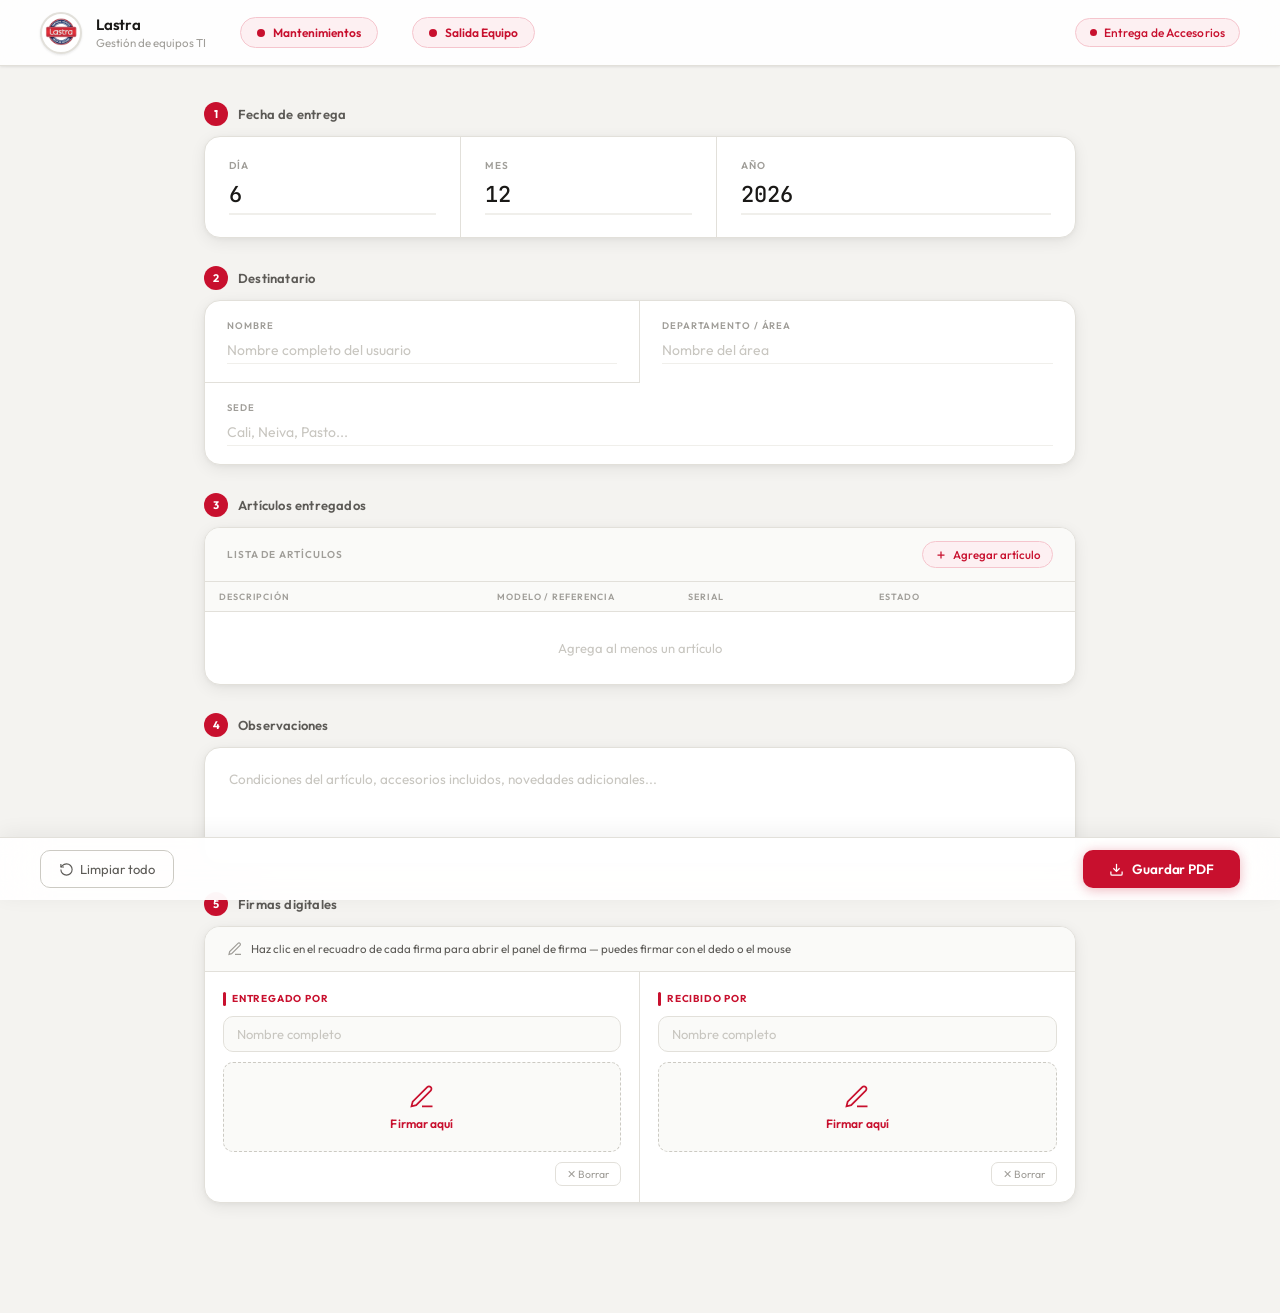
==== entregas.html @ 79ffb0e3 "se sube por primera vez" ====
<!DOCTYPE html>
<html lang="es">
<head>
<meta charset="UTF-8">
<meta name="viewport" content="width=device-width, initial-scale=1.0">
<title>Entrega de Accesorios TI — Lastra</title>
<link href="https://fonts.googleapis.com/css2?family=Outfit:wght@300;400;500;600;700&family=JetBrains+Mono:wght@400;500&display=swap" rel="stylesheet">
<link rel="stylesheet" href="styles.css">
<script src="https://cdnjs.cloudflare.com/ajax/libs/jspdf/2.5.1/jspdf.umd.min.js"></script>

</head>
<body>

<div class="topbar">
  <div class="brand">
    <div class="logo-wrap">
      <img src="/assest/lastra-fond.png" alt="Lastra" onerror="this.style.display='none';this.parentElement.innerHTML='<span style=\'font-size:13px;font-weight:700;color:#C8102E\'>L</span>'">
    </div>
    <div class="brand-text">
      <h1>Lastra</h1>
      <p>Gestión de equipos TI</p>
    </div>
    <a class="mes-btn" href="./mantenimiento_preventivo.html">
      Mantenimientos 
    </a>

    <a class="mes-btn" href="./index.html">
      Salida Equipo 
    </a>
  </div>
  <div class="header-pill">
    <div class="dot"></div>
    <span>Entrega de Accesorios</span>
  </div>
</div>

<div class="main">

  <div class="step-label">
    <div class="step-num">1</div>
    <h2>Fecha de entrega</h2>
  </div>
  <div class="card">
    <div class="fecha-row">
      <div class="fecha-cell">
        <span class="f-label">Día</span>
        <input class="f-input" id="dia" type="number" min="1" max="31" placeholder="01">
      </div>
      <div class="fecha-cell">
        <span class="f-label">Mes</span>
        <input class="f-input" id="mes" type="number" min="1" max="12" placeholder="06">
      </div>
      <div class="fecha-cell">
        <span class="f-label">Año</span>
        <input class="f-input" id="anio" type="number" placeholder="2026">
      </div>
    </div>
  </div>

  <div class="step-label">
    <div class="step-num">2</div>
    <h2>Destinatario</h2>
  </div>
  <div class="card">
    <div class="dest-grid">
      <div class="dest-cell">
        <span class="dest-label">Nombre</span>
        <input class="dest-in" id="nombre" type="text" placeholder="Nombre completo del usuario">
      </div>
      <div class="dest-cell">
        <span class="dest-label">Departamento / Área</span>
        <input class="dest-in" id="area" type="text" placeholder="Nombre del área">
      </div>
      <div class="dest-cell full">
        <span class="dest-label">Sede</span>
        <input class="dest-in" id="sede" type="text" placeholder="Cali, Neiva, Pasto...">
      </div>
    </div>
  </div>

  <div class="step-label">
    <div class="step-num">3</div>
    <h2>Artículos entregados</h2>
  </div>
  <div class="card">
    <div class="items-header">
      <span class="items-header-label">Lista de artículos</span>
      <button class="btn-add-item" onclick="addItem()">
        <svg width="12" height="12" viewBox="0 0 24 24" fill="none" stroke="currentColor" stroke-width="2.5"><line x1="12" y1="5" x2="12" y2="19"/><line x1="5" y1="12" x2="19" y2="12"/></svg>
        Agregar artículo
      </button>
    </div>
    <div class="items-table-head">
      <div class="items-th">Descripción</div>
      <div class="items-th">Modelo / Referencia</div>
      <div class="items-th">Serial</div>
      <div class="items-th">Estado</div>
      <div class="items-th"></div>
    </div>
    <div class="items-list" id="itemsList">
      <div class="empty-items" id="emptyItems">Agrega al menos un artículo</div>
    </div>
  </div>

  <div class="step-label">
    <div class="step-num">4</div>
    <h2>Observaciones</h2>
  </div>
  <div class="card">
    <div class="obs-body">
      <textarea class="obs-ta" id="obs" rows="3" placeholder="Condiciones del artículo, accesorios incluidos, novedades adicionales..."></textarea>
    </div>
  </div>

  <div class="step-label">
    <div class="step-num">5</div>
    <h2>Firmas digitales</h2>
  </div>
  <div class="card">
    <div class="sig-intro">
      <svg width="16" height="16" viewBox="0 0 24 24" fill="none" stroke="#A09E99" stroke-width="1.8"><path d="M12 20h9"/><path d="M16.5 3.5a2.121 2.121 0 013 3L7 19l-4 1 1-4L16.5 3.5z"/></svg>
      <span>Haz clic en el recuadro de cada firma para abrir el panel de firma — puedes firmar con el dedo o el mouse</span>
    </div>
    <div class="sig-grid">

      <div class="sig-col">
        <div class="sig-role">Entregado por</div>
        <input class="name-in" id="n1" type="text" placeholder="Nombre completo">
        <div class="sig-preview" id="prev1" onclick="openModal(1)">
          <img id="img1" src="" alt="Firma">
          <div class="btn-open-sig">
            <svg width="28" height="28" viewBox="0 0 24 24" fill="none" stroke="#C8102E" stroke-width="1.5"><path d="M12 20h9"/><path d="M16.5 3.5a2.121 2.121 0 013 3L7 19l-4 1 1-4L16.5 3.5z"/></svg>
            <span style="font-size:12px;color:var(--red);font-weight:600;letter-spacing:.1px">Firmar aquí</span>
          </div>
          <div class="edit-overlay">
            <svg width="14" height="14" viewBox="0 0 24 24" fill="none" stroke="currentColor" stroke-width="2"><path d="M12 20h9"/><path d="M16.5 3.5a2.121 2.121 0 013 3L7 19l-4 1 1-4L16.5 3.5z"/></svg>
            Editar firma
          </div>
        </div>
        <div class="sig-foot"><button class="btn-clr" onclick="clr(1)">✕ Borrar</button></div>
      </div>

      <div class="sig-col">
        <div class="sig-role">Recibido por</div>
        <input class="name-in" id="n2" type="text" placeholder="Nombre completo">
        <div class="sig-preview" id="prev2" onclick="openModal(2)">
          <img id="img2" src="" alt="Firma">
          <div class="btn-open-sig">
            <svg width="28" height="28" viewBox="0 0 24 24" fill="none" stroke="#C8102E" stroke-width="1.5"><path d="M12 20h9"/><path d="M16.5 3.5a2.121 2.121 0 013 3L7 19l-4 1 1-4L16.5 3.5z"/></svg>
            <span style="font-size:12px;color:var(--red);font-weight:600;letter-spacing:.1px">Firmar aquí</span>
          </div>
          <div class="edit-overlay">
            <svg width="14" height="14" viewBox="0 0 24 24" fill="none" stroke="currentColor" stroke-width="2"><path d="M12 20h9"/><path d="M16.5 3.5a2.121 2.121 0 013 3L7 19l-4 1 1-4L16.5 3.5z"/></svg>
            Editar firma
          </div>
        </div>
        <div class="sig-foot"><button class="btn-clr" onclick="clr(2)">✕ Borrar</button></div>
      </div>

    </div>
  </div>

</div>

<!-- BOTTOM BAR -->
<div class="bottombar">
  <button class="btn-reset" onclick="resetAll()">
    <svg viewBox="0 0 24 24"><path d="M3 12a9 9 0 1 0 9-9 9.75 9.75 0 0 0-6.74 2.74L3 8"/><path d="M3 3v5h5"/></svg>
    Limpiar todo
  </button>
  <div class="spacer"></div>
  <span class="errmsg" id="errmsg">Completa nombre, al menos un artículo y las dos firmas.</span>
  <button class="btn-send" id="btnSend" onclick="guardarPDF()">
    <svg viewBox="0 0 24 24"><path d="M21 15v4a2 2 0 0 1-2 2H5a2 2 0 0 1-2-2v-4"/><polyline points="7 10 12 15 17 10"/><line x1="12" y1="15" x2="12" y2="3"/></svg>
    Guardar PDF
  </button>
</div>

<!-- MODAL FIRMA -->
<div class="modal-overlay" id="modalOverlay" onclick="handleOverlayClick(event)">
  <div class="modal-box">
    <div class="modal-header">
      <div class="modal-title">
        <span class="role-tag" id="modalRoleTag">Entregado por</span>
        <h3>Dibuja tu firma</h3>
      </div>
      <button class="btn-modal-close" onclick="closeModal()">
        <svg width="16" height="16" viewBox="0 0 24 24" fill="none" stroke="currentColor" stroke-width="2"><line x1="18" y1="6" x2="6" y2="18"/><line x1="6" y1="6" x2="18" y2="18"/></svg>
      </button>
    </div>
    <div class="modal-canvas-area">
      <div class="modal-hint">
        <svg width="14" height="14" viewBox="0 0 24 24" fill="none" stroke="currentColor" stroke-width="1.8"><path d="M12 20h9"/><path d="M16.5 3.5a2.121 2.121 0 013 3L7 19l-4 1 1-4L16.5 3.5z"/></svg>
        Firma en el espacio de abajo usando el mouse, el dedo o el stylus
      </div>
      <div class="modal-canvas-wrap" id="modalWrap">
        <canvas class="modal-canvas" id="modalCanvas" width="1200" height="440"></canvas>
        <div class="modal-canvas-placeholder">
          <svg width="36" height="36" viewBox="0 0 24 24" fill="none" stroke="#A09E99" stroke-width="1.2"><path d="M12 20h9"/><path d="M16.5 3.5a2.121 2.121 0 013 3L7 19l-4 1 1-4L16.5 3.5z"/></svg>
          <span>Firma aquí</span>
        </div>
      </div>
    </div>
    <div class="modal-actions">
      <button class="btn-modal-clr" onclick="clearModal()">
        <svg width="14" height="14" viewBox="0 0 24 24" fill="none" stroke="currentColor" stroke-width="2"><polyline points="1 4 1 10 7 10"/><path d="M3.51 15a9 9 0 1 0 .49-3.5"/></svg>
        Limpiar y volver a firmar
      </button>
      <button class="btn-modal-confirm" id="btnConfirm" onclick="confirmSig()" disabled>
        <svg width="15" height="15" viewBox="0 0 24 24" fill="none" stroke="currentColor" stroke-width="2.2"><polyline points="20 6 9 17 4 12"/></svg>
        Confirmar firma
      </button>
    </div>
  </div>
</div>

<div class="toast" id="toast">
  <svg id="tIcon" viewBox="0 0 24 24"></svg>
  <span id="tMsg"></span>
</div>

<script>
const signed = { 1: false, 2: false };
const sigData = { 1: null, 2: null };
const roleNames = { 1: 'Entregado por', 2: 'Recibido por' };
let currentSigNum = null;
let modalHasDrawing = false;
let itemCounter = 0;

const ESTADOS = ['Nuevo', 'Bueno', 'Regular', 'Reacondicionado'];
const DESCRIPCIONES = ['Pad Mouse', 'Mouse', 'Teclado', 'Diadema', 'Audífonos', 'Cargador', 'Cable HDMI', 'Cable USB', 'Webcam', 'Monitor', 'Adaptador', 'Otro'];

function updateEmpty() {
  const list = document.getElementById('itemsList');
  const empty = document.getElementById('emptyItems');
  const rows = list.querySelectorAll('.item-row');
  empty.style.display = rows.length === 0 ? 'block' : 'none';
}

function addItem(desc, modelo, serial, estado) {
  itemCounter++;
  const id = 'ir_' + itemCounter;
  const list = document.getElementById('itemsList');
  const empty = document.getElementById('emptyItems');
  if (empty) empty.style.display = 'none';

  const div = document.createElement('div');
  div.className = 'item-row';
  div.id = id;

  const descOpts = DESCRIPCIONES.map(d => `<option value="${d}" ${desc===d?'selected':''}>${d}</option>`).join('');
  const estadoOpts = ESTADOS.map(e => `<option value="${e}" ${estado===e?'selected':''}>${e}</option>`).join('');

  div.innerHTML = `
    <div class="item-cell">
      <select class="item-in item-select">
        <option value="" disabled ${!desc?'selected':''}>Seleccionar...</option>
        ${descOpts}
        <option value="__custom__">Otro (escribir)</option>
      </select>
    </div>
    <div class="item-cell">
      <input class="item-in mono" type="text" placeholder="Ej. GEL BSK-304" value="${modelo||''}">
    </div>
    <div class="item-cell">
      <input class="item-in mono" type="text" placeholder="N/A" value="${serial||''}">
    </div>
    <div class="item-cell">
      <select class="item-in item-select">
        ${estadoOpts}
      </select>
    </div>
    <div class="item-cell center">
      <button class="btn-del-item" onclick="delItem('${id}')" title="Eliminar">✕</button>
    </div>
  `;

  const descSel = div.querySelector('select');
  descSel.addEventListener('change', function() {
    if (this.value === '__custom__') {
      const inp = document.createElement('input');
      inp.className = 'item-in';
      inp.type = 'text';
      inp.placeholder = 'Descripción del artículo';
      this.parentNode.replaceChild(inp, this);
      inp.focus();
    }
  });

  list.appendChild(div);
}

function delItem(id) {
  const el = document.getElementById(id);
  if (el) el.remove();
  updateEmpty();
}

function getItems() {
  const rows = document.querySelectorAll('.item-row');
  const items = [];
  rows.forEach(row => {
    const cells = row.querySelectorAll('.item-cell');
    const descEl = cells[0].querySelector('select, input');
    const modeloEl = cells[1].querySelector('input');
    const serialEl = cells[2].querySelector('input');
    const estadoEl = cells[3].querySelector('select, input');
    const desc = descEl ? descEl.value.trim() : '';
    const modelo = modeloEl ? modeloEl.value.trim() : '';
    const serial = serialEl ? serialEl.value.trim() : '';
    const estado = estadoEl ? estadoEl.value.trim() : '';
    if (desc && desc !== '__custom__') items.push({ desc, modelo, serial, estado });
  });
  return items;
}

// MODAL CANVAS
const mCanvas = document.getElementById('modalCanvas');
const mCtx = mCanvas.getContext('2d');
mCtx.strokeStyle = '#1A1917'; mCtx.lineWidth = 3; mCtx.lineCap = 'round'; mCtx.lineJoin = 'round';
let mDown = false, mlx = 0, mly = 0;

function mXY(e) {
  const r = mCanvas.getBoundingClientRect();
  const sx = mCanvas.width / r.width, sy = mCanvas.height / r.height;
  const s = e.touches ? e.touches[0] : e;
  return { x: (s.clientX - r.left) * sx, y: (s.clientY - r.top) * sy };
}
function mStart(e) {
  e.preventDefault(); mDown = true;
  document.getElementById('modalWrap').classList.add('active');
  const p = mXY(e); mlx = p.x; mly = p.y;
  mCtx.beginPath(); mCtx.moveTo(p.x, p.y);
}
function mMove(e) {
  e.preventDefault(); if (!mDown) return;
  const p = mXY(e);
  mCtx.beginPath(); mCtx.moveTo(mlx, mly); mCtx.lineTo(p.x, p.y); mCtx.stroke();
  mlx = p.x; mly = p.y;
}
function mStop() {
  if (!mDown) return; mDown = false;
  document.getElementById('modalWrap').classList.remove('active');
  document.getElementById('modalWrap').classList.add('has-drawing');
  modalHasDrawing = true;
  document.getElementById('btnConfirm').disabled = false;
}
mCanvas.addEventListener('mousedown', mStart);
mCanvas.addEventListener('mousemove', mMove);
mCanvas.addEventListener('mouseup', mStop);
mCanvas.addEventListener('mouseleave', mStop);
mCanvas.addEventListener('touchstart', mStart, { passive: false });
mCanvas.addEventListener('touchmove', mMove, { passive: false });
mCanvas.addEventListener('touchend', mStop);

function openModal(n) {
  currentSigNum = n;
  document.getElementById('modalRoleTag').textContent = roleNames[n];
  clearModal();
  if (sigData[n]) {
    const img = new Image();
    img.onload = () => {
      mCtx.drawImage(img, 0, 0, mCanvas.width, mCanvas.height);
      document.getElementById('modalWrap').classList.add('has-drawing');
      modalHasDrawing = true;
      document.getElementById('btnConfirm').disabled = false;
    };
    img.src = sigData[n];
  }
  document.getElementById('modalOverlay').classList.add('open');
  document.body.style.overflow = 'hidden';
}
function closeModal() {
  document.getElementById('modalOverlay').classList.remove('open');
  document.body.style.overflow = '';
  currentSigNum = null;
}
function handleOverlayClick(e) {
  if (e.target === document.getElementById('modalOverlay')) closeModal();
}
function clearModal() {
  mCtx.clearRect(0, 0, mCanvas.width, mCanvas.height);
  document.getElementById('modalWrap').classList.remove('active', 'has-drawing');
  modalHasDrawing = false;
  document.getElementById('btnConfirm').disabled = true;
}
function confirmSig() {
  if (!currentSigNum || !modalHasDrawing) return;
  const dataUrl = mCanvas.toDataURL('image/png');
  sigData[currentSigNum] = dataUrl;
  signed[currentSigNum] = true;
  document.getElementById('img' + currentSigNum).src = dataUrl;
  document.getElementById('prev' + currentSigNum).classList.add('has-sig');
  closeModal();
  toast('Firma guardada', true);
}
function clr(n) {
  sigData[n] = null; signed[n] = false;
  document.getElementById('img' + n).src = '';
  document.getElementById('prev' + n).classList.remove('has-sig');
}
function resetAll() {
  ['dia','mes','anio','nombre','area','sede','obs','n1','n2']
    .forEach(id => { const el = document.getElementById(id); if (el) el.value = ''; });
  [1,2].forEach(clr);
  document.getElementById('itemsList').innerHTML = '<div class="empty-items" id="emptyItems">Agrega al menos un artículo</div>';
  itemCounter = 0;
  setToday();
  document.getElementById('errmsg').style.display = 'none';
}
function setToday() {
  const d = new Date();
  document.getElementById('dia').value = d.getDate();
  document.getElementById('mes').value = d.getMonth() + 1;
  document.getElementById('anio').value = d.getFullYear();
}
function toast(msg, ok) {
  const t = document.getElementById('toast');
  const ic = document.getElementById('tIcon');
  document.getElementById('tMsg').textContent = msg;
  t.className = 'toast ' + (ok ? 'ok' : 'err');
  ic.innerHTML = ok ? '<polyline points="20 6 9 17 4 12"/>' : '<circle cx="12" cy="12" r="10"/><line x1="15" y1="9" x2="9" y2="15"/><line x1="9" y1="9" x2="15" y2="15"/>';
  t.classList.add('show');
  setTimeout(() => t.classList.remove('show'), 3800);
}
function v(id) { return (document.getElementById(id) || {}).value || ''; }

function buildPDF() {
  const { jsPDF } = window.jspdf;
  const doc = new jsPDF({ unit: 'mm', format: 'a4' });
  const W = 210, mg = 15;
  let y = mg;

  // HEADER
  doc.setFillColor(200, 16, 46);
  doc.roundedRect(mg, y, W - mg*2, 22, 3, 3, 'F');
  try {
    const logoEl = document.querySelector('.logo-wrap img');
    if (logoEl && logoEl.complete && logoEl.naturalWidth > 0) {
      const tmpC = document.createElement('canvas');
      tmpC.width = 80; tmpC.height = 80;
      tmpC.getContext('2d').drawImage(logoEl, 0, 0, 80, 80);
      doc.addImage(tmpC.toDataURL('image/png'), 'PNG', mg + 2, y + 3, 16, 16);
    }
  } catch(e){}
  doc.setTextColor(255,255,255);
  doc.setFont('helvetica','bold'); doc.setFontSize(14);
  doc.text('ENTREGA DE ACCESORIOS TI', W/2, y + 10, { align: 'center' });
  doc.setFont('helvetica','normal'); doc.setFontSize(8.5);
  doc.text('DEPARTAMENTO DE SISTEMAS — REPRESENTACIONES LASTRA SAS', W/2, y + 16.5, { align: 'center' });
  y += 28;

  // Ciudad y fecha
  const meses = ['enero','febrero','marzo','abril','mayo','junio','julio','agosto','septiembre','octubre','noviembre','diciembre'];
  const fStr = `Santiago de Cali, ${v('dia')} de ${meses[parseInt(v('mes'))-1] || v('mes')} de ${v('anio')}`;
  doc.setTextColor(26,25,23); doc.setFont('helvetica','normal'); doc.setFontSize(10);
  doc.text(fStr, mg, y);
  y += 10;

  // Destinatario
  doc.setFontSize(10);
  doc.text('Señor(a)', mg, y); y += 6;
  doc.setFont('helvetica','bold');
  doc.text(v('nombre'), mg, y); y += 5;
  doc.setFont('helvetica','normal');
  if (v('area')) { doc.setFontSize(9.5); doc.text(v('area'), mg, y); y += 5; }
  if (v('sede')) { doc.text(v('sede'), mg, y); y += 5; }
  y += 6;

  // Cuerpo
  const items = getItems();
  const itemList = items.map(i => i.desc).join(', ');
  doc.setFontSize(10);
  const intro = `Por medio de la presente hago entrega del siguiente(s) artículo(s): ${itemList}.`;
  const lines = doc.splitTextToSize(intro, W - mg*2);
  doc.text(lines, mg, y);
  y += lines.length * 6 + 6;

  // TABLA ARTÍCULOS — ahora con 4 columnas
  const totalW = W - mg*2;
  const colW = [totalW * 0.30, totalW * 0.25, totalW * 0.25, totalW * 0.20];
  const headers = ['DESCRIPCIÓN', 'MODELO / REFERENCIA', 'SERIAL', 'ESTADO'];
  const rowH = 9;

  // Header tabla
  doc.setFillColor(245,243,240);
  doc.rect(mg, y, totalW, rowH, 'F');
  doc.setDrawColor(200,198,192);
  doc.rect(mg, y, totalW, rowH);
  doc.setTextColor(92,90,86); doc.setFont('helvetica','bold'); doc.setFontSize(7.5);
  let cx = mg;
  headers.forEach((h, i) => {
    doc.text(h, cx + colW[i]/2, y + 6, { align: 'center' });
    if (i < 3) { doc.setDrawColor(200,198,192); doc.line(cx + colW[i], y, cx + colW[i], y + rowH); }
    cx += colW[i];
  });
  y += rowH;

  // Filas
  items.forEach((item, idx) => {
    const bg = idx % 2 === 0 ? [255,255,255] : [250,249,247];
    doc.setFillColor(...bg);
    doc.rect(mg, y, totalW, rowH, 'F');
    doc.setDrawColor(226,224,218); doc.rect(mg, y, totalW, rowH);
    doc.setTextColor(26,25,23); doc.setFont('helvetica','normal'); doc.setFontSize(9.5);
    cx = mg;
    [item.desc, item.modelo, item.serial, item.estado].forEach((val, i) => {
      const t = (val||'').length > 20 ? (val||'').slice(0,19)+'…' : (val||'');
      doc.text(t, cx + colW[i]/2, y + 6.2, { align: 'center' });
      if (i < 3) { doc.setDrawColor(226,224,218); doc.line(cx + colW[i], y, cx + colW[i], y + rowH); }
      cx += colW[i];
    });
    y += rowH;
  });
  y += 8;

  // OBSERVACIONES
  const obs = v('obs').trim();
  if (obs) {
    doc.setFillColor(250,249,247); doc.rect(mg, y, totalW, 8, 'F');
    doc.setDrawColor(226,224,218); doc.rect(mg, y, totalW, 8);
    doc.setTextColor(92,90,86); doc.setFont('helvetica','bold'); doc.setFontSize(8);
    doc.text('OBSERVACIONES', mg+5, y+5.5);
    y += 8;
    const obsLines = doc.splitTextToSize(obs, totalW-10);
    const obsH = Math.max(18, obsLines.length * 5.5 + 8);
    doc.setFillColor(255,255,255); doc.rect(mg, y, totalW, obsH, 'F');
    doc.setDrawColor(226,224,218); doc.rect(mg, y, totalW, obsH);
    doc.setTextColor(26,25,23); doc.setFont('helvetica','normal'); doc.setFontSize(9.5);
    doc.text(obsLines.slice(0,6), mg+5, y+7);
    y += obsH + 8;
  }

  // FIRMAS
  doc.setFillColor(245,243,240);
  doc.rect(mg, y, totalW, 8, 'F');
  doc.setDrawColor(226,224,218); doc.rect(mg, y, totalW, 8);
  doc.setTextColor(92,90,86); doc.setFont('helvetica','bold'); doc.setFontSize(8);
  doc.text('FIRMAS', mg+5, y+5.5);
  y += 8;

  const sw = totalW/2, sh = 48;
  const roles = ['ENTREGADO POR','RECIBIDO POR'];
  const names = [v('n1'), v('n2')];
  roles.forEach((role, i) => {
    const sx = mg + i*sw;
    doc.setFillColor(255,255,255); doc.rect(sx, y, sw, sh, 'F');
    doc.setDrawColor(226,224,218); doc.rect(sx, y, sw, sh);
    doc.setFillColor(245,243,240); doc.rect(sx, y, sw, 8, 'F');
    doc.setTextColor(200,16,46); doc.setFont('helvetica','bold'); doc.setFontSize(7);
    doc.text(role, sx+sw/2, y+5.5, { align: 'center' });
    if (sigData[i+1]) {
      try { doc.addImage(sigData[i+1], 'PNG', sx+4, y+9, sw-8, 28); } catch(e){}
    }
    doc.setDrawColor(200,16,46); doc.setLineWidth(.35);
    doc.line(sx+6, y+sh-7, sx+sw-6, y+sh-7);
    doc.setLineWidth(.2); doc.setDrawColor(226,224,218);
    doc.setTextColor(26,25,23); doc.setFont('helvetica','normal'); doc.setFontSize(8.5);
    doc.text(names[i], sx+sw/2, y+sh-3, { align: 'center' });
  });
  y += sh + 8;

  // FOOTER
  doc.setTextColor(160,158,153); doc.setFontSize(7.5); doc.setFont('helvetica','normal');
  doc.text('Lastra — www.lastra.com.co', mg, 292);
  doc.text(`${v('dia')}/${v('mes')}/${v('anio')}`, W-mg, 292, { align: 'right' });

  return doc;
}

function guardarPDF() {
  const nombre = v('nombre').trim();
  const items = getItems();
  const errmsg = document.getElementById('errmsg');
  if (!nombre || items.length === 0 || !signed[1] || !signed[2]) {
    errmsg.style.display = 'block';
    setTimeout(() => errmsg.style.display = 'none', 4000);
    return;
  }
  errmsg.style.display = 'none';
  const btn = document.getElementById('btnSend');
  btn.classList.add('loading');
  btn.innerHTML = `<svg viewBox="0 0 24 24" style="width:15px;height:15px;stroke:#fff;fill:none;stroke-width:2"><path d="M21 15v4a2 2 0 0 1-2 2H5a2 2 0 0 1-2-2v-4"/><polyline points="7 10 12 15 17 10"/><line x1="12" y1="15" x2="12" y2="3"/></svg> Guardando...`;
  setTimeout(() => {
    try {
      const doc = buildPDF();
      doc.save(`Entrega_${nombre.replace(/\s+/g,'_')}_${v('dia')}-${v('mes')}-${v('anio')}.pdf`);
      toast('PDF guardado correctamente', true);
    } catch(e) {
      toast('Error al generar el PDF', false);
    }
    btn.classList.remove('loading');
    btn.innerHTML = `<svg viewBox="0 0 24 24" style="width:15px;height:15px;stroke:#fff;fill:none;stroke-width:2;flex-shrink:0"><path d="M21 15v4a2 2 0 0 1-2 2H5a2 2 0 0 1-2-2v-4"/><polyline points="7 10 12 15 17 10"/><line x1="12" y1="15" x2="12" y2="3"/></svg> Guardar PDF`;
  }, 200);
}

document.addEventListener('keydown', e => { if (e.key === 'Escape') closeModal(); });
setToday();
</script>
</body>
</html>
---- styles.css ----
:root {
  --red: #C8102E;
  --red-hover: #a50d24;
  --red-soft: #fdf0f2;
  --red-mid: #f5c5cd;
  --bg: #F4F3F0;
  --white: #FFFFFF;
  --surface: #FAFAF8;
  --surface2: #F0EFEB;
  --border: #E2E0DA;
  --border2: #CCCAC3;
  --text: #1A1917;
  --text2: #5C5A56;
  --text3: #A09E99;
  --text4: #C8C6C0;
  --r: 16px;
  --r-sm: 10px;
  --shadow-sm: 0 1px 3px rgba(0,0,0,.06), 0 1px 2px rgba(0,0,0,.04);
  --shadow: 0 4px 16px rgba(0,0,0,.07), 0 1px 4px rgba(0,0,0,.04);
  --shadow-lg: 0 8px 32px rgba(0,0,0,.1), 0 2px 8px rgba(0,0,0,.06);
}
*, *::before, *::after { box-sizing: border-box; margin: 0; padding: 0; }
html { scroll-behavior: smooth; }
body {
  font-family: 'Outfit', sans-serif;
  background: var(--bg);
  color: var(--text);
  min-height: 100vh;
  overflow-x: hidden;
}

/* TOPBAR */
.topbar {
  position: sticky; top: 0; z-index: 100;
  background: rgba(255,255,255,0.88);
  backdrop-filter: blur(24px);
  -webkit-backdrop-filter: blur(24px);
  border-bottom: 1px solid var(--border);
  height: 66px;
  display: flex; align-items: center; justify-content: space-between;
  padding: 0 40px;
  box-shadow: var(--shadow-sm);
}
.brand { display: flex; align-items: center; gap: 14px; }
.logo-wrap {
  width: 42px; height: 42px; border-radius: 50%;
  overflow: hidden; flex-shrink: 0;
  border: 2px solid var(--border);
  box-shadow: var(--shadow-sm);
  background: var(--white);
  display: flex; align-items: center; justify-content: center;
}
.logo-wrap img { width: 100%; height: 100%; object-fit: cover; }
.brand-text h1 { font-size: 15px; font-weight: 600; color: var(--text); letter-spacing: -.2px; }
.brand-text p { font-size: 11.5px; color: var(--text3); margin-top: 1px; }
.header-pill {
  display: flex; align-items: center; gap: 7px;
  background: var(--red-soft);
  border: 1px solid var(--red-mid);
  border-radius: 30px; padding: 6px 14px;
}
.header-pill .dot { width: 7px; height: 7px; border-radius: 50%; background: var(--red); }
.header-pill span { font-size: 12px; font-weight: 500; color: var(--red); letter-spacing: .1px; }

/* MAIN */
.main { max-width: 920px; margin: 0 auto; padding: 36px 24px 110px; }

/* STEP LABEL */
.step-label {
  display: flex; align-items: center; gap: 10px;
  margin-bottom: 10px; margin-top: 28px;
}
.step-label:first-child { margin-top: 0; }
.step-num {
  width: 24px; height: 24px; border-radius: 50%;
  background: var(--red); color: #fff;
  font-size: 11px; font-weight: 700;
  display: flex; align-items: center; justify-content: center;
  flex-shrink: 0;
}
.step-label h2 { font-size: 13px; font-weight: 600; color: var(--text2); letter-spacing: .2px; }

/* CARD */
.card {
  background: var(--white);
  border: 1px solid var(--border);
  border-radius: var(--r);
  box-shadow: var(--shadow);
  overflow: hidden;
  transition: box-shadow .2s;
}
.card:focus-within { box-shadow: var(--shadow-lg); }

/* FECHA */
.fecha-row { display: grid; grid-template-columns: 1fr 1fr 1.4fr; }
.fecha-cell { padding: 22px 24px; border-right: 1px solid var(--border); }
.fecha-cell:last-child { border-right: none; }
.f-label { font-size: 10px; font-weight: 600; letter-spacing: 1px; text-transform: uppercase; color: var(--text3); display: block; margin-bottom: 8px; }
.f-input {
  width: 100%; border: none; outline: none; background: transparent;
  font-family: 'JetBrains Mono', monospace;
  font-size: 22px; font-weight: 500; color: var(--text);
  -moz-appearance: textfield;
  border-bottom: 2px solid var(--surface2);
  padding-bottom: 4px; transition: border-color .2s;
}
.f-input:focus { border-color: var(--red); }
.f-input::-webkit-inner-spin-button, .f-input::-webkit-outer-spin-button { -webkit-appearance: none; }
.f-input::placeholder { color: var(--text4); }

/* EQUIPO */
.eq-head { display: grid; grid-template-columns: 1.3fr 1fr 1.3fr 1.1fr 1.2fr 1fr; background: var(--surface); border-bottom: 1px solid var(--border); }
.eq-th { padding: 11px 16px; font-size: 9.5px; font-weight: 600; letter-spacing: .9px; text-transform: uppercase; color: var(--text3); border-right: 1px solid var(--border); }
.eq-th:last-child { border-right: none; }
.eq-body { display: grid; grid-template-columns: 1.3fr 1fr 1.3fr 1.1fr 1.2fr 1fr; }
.eq-cell { padding: 14px 16px; border-right: 1px solid var(--border); transition: background .15s; }
.eq-cell:last-child { border-right: none; }
.eq-cell:focus-within { background: var(--red-soft); }
.eq-in { width: 100%; border: none; outline: none; background: transparent; font-family: 'Outfit', sans-serif; font-size: 13.5px; color: var(--text); transition: color .15s; }
.eq-in::placeholder { color: var(--text4); }
.mono { font-family: 'JetBrains Mono', monospace !important; font-size: 12px !important; }

/* OBS */
.obs-body { padding: 20px 24px; }
.obs-ta { width: 100%; border: none; outline: none; resize: none; font-family: 'Outfit', sans-serif; font-size: 13.5px; line-height: 1.75; color: var(--text); background: transparent; min-height: 76px; }
.obs-ta::placeholder { color: var(--text4); }

/* FIRMAS */
.sig-intro { padding: 14px 22px; border-bottom: 1px solid var(--border); display: flex; align-items: center; gap: 8px; background: var(--surface); }
.sig-intro svg { flex-shrink: 0; }
.sig-intro span { font-size: 11.5px; color: var(--text2); }

.sig-grid { display: grid; grid-template-columns: repeat(3, 1fr); }
.sig-col { padding: 20px 18px 16px; border-right: 1px solid var(--border); display: flex; flex-direction: column; gap: 10px; }
.sig-col:last-child { border-right: none; }

.sig-role { font-size: 10px; font-weight: 700; letter-spacing: .8px; text-transform: uppercase; color: var(--red); display: flex; align-items: center; gap: 6px; }
.sig-role::before { content: ''; width: 3px; height: 14px; background: var(--red); border-radius: 2px; }

.name-in {
  width: 100%; padding: 9px 13px;
  background: var(--surface);
  border: 1px solid var(--border);
  border-radius: var(--r-sm);
  font-family: 'Outfit', sans-serif; font-size: 13px;
  color: var(--text); outline: none;
  transition: border-color .2s, background .2s;
}
.name-in:focus { border-color: var(--red); background: var(--white); }
.name-in::placeholder { color: var(--text4); }

/* PREVIEW DE FIRMA */
.sig-preview {
  border-radius: var(--r-sm);
  background: var(--surface);
  border: 1.5px dashed var(--border2);
  height: 90px;
  display: flex;
  align-items: center;
  justify-content: center;
  overflow: hidden;
  position: relative;
  cursor: pointer;
  transition: border-color .2s, background .2s;
}
.sig-preview:hover { border-color: var(--red); background: var(--red-soft); }
.sig-preview.has-sig { border-style: solid; border-color: var(--border2); background: var(--white); cursor: pointer; }
.sig-preview img { width: 100%; height: 100%; object-fit: contain; display: none; }
.sig-preview.has-sig img { display: block; }
.sig-preview .btn-open-sig { display: flex; flex-direction: column; align-items: center; gap: 5px; pointer-events: none; }
.sig-preview.has-sig .btn-open-sig { display: none; }
.sig-preview .edit-overlay {
  position: absolute; inset: 0;
  background: rgba(200,16,46,0.08);
  display: none; align-items: center; justify-content: center;
  font-size: 11px; font-weight: 600; color: var(--red); letter-spacing: .2px;
  gap: 6px;
}
.sig-preview.has-sig:hover .edit-overlay { display: flex; }

.btn-clr { background: transparent; border: 1px solid var(--border); border-radius: 7px; font-family: 'Outfit', sans-serif; font-size: 10.5px; color: var(--text3); padding: 4px 11px; cursor: pointer; transition: all .15s; }
.btn-clr:hover { border-color: var(--red); color: var(--red); }
.sig-foot { display: flex; justify-content: flex-end; }

/* MODAL */
.modal-overlay {
  position: fixed; inset: 0; z-index: 500;
  background: rgba(26,25,23,0.55);
  backdrop-filter: blur(6px);
  display: flex; align-items: center; justify-content: center;
  opacity: 0; pointer-events: none;
  transition: opacity .22s;
}
.modal-overlay.open { opacity: 1; pointer-events: all; }

.modal-box {
  background: var(--white);
  border-radius: 20px;
  box-shadow: 0 24px 64px rgba(0,0,0,.22);
  width: min(680px, 96vw);
  padding: 0;
  overflow: hidden;
  transform: scale(.96) translateY(10px);
  transition: transform .22s;
}
.modal-overlay.open .modal-box { transform: scale(1) translateY(0); }

.modal-header {
  padding: 20px 24px 18px;
  display: flex; align-items: center; justify-content: space-between;
  border-bottom: 1px solid var(--border);
  background: var(--surface);
}
.modal-title { display: flex; flex-direction: column; gap: 2px; }
.modal-title .role-tag { font-size: 10px; font-weight: 700; letter-spacing: .8px; text-transform: uppercase; color: var(--red); display: flex; align-items: center; gap: 5px; }
.modal-title .role-tag::before { content: ''; width: 3px; height: 12px; background: var(--red); border-radius: 2px; }
.modal-title h3 { font-size: 16px; font-weight: 600; color: var(--text); margin-top: 2px; }
.btn-modal-close {
  width: 34px; height: 34px; border-radius: 50%;
  border: 1px solid var(--border);
  background: var(--white);
  cursor: pointer; display: flex; align-items: center; justify-content: center;
  color: var(--text3); transition: all .15s;
}
.btn-modal-close:hover { background: var(--red-soft); border-color: var(--red-mid); color: var(--red); }

.modal-canvas-area {
  padding: 20px 24px;
  display: flex; flex-direction: column; gap: 14px;
}

.modal-hint {
  display: flex; align-items: center; gap: 8px;
  font-size: 11.5px; color: var(--text3);
  padding: 8px 14px;
  background: var(--surface);
  border-radius: 8px;
  border: 1px solid var(--border);
}

.modal-canvas-wrap {
  position: relative;
  border-radius: var(--r-sm);
  background: #FAFAF8;
  border: 1.5px solid var(--border2);
  overflow: hidden;
  cursor: crosshair;
  touch-action: none;
  user-select: none;
}
.modal-canvas-wrap.active { border-color: var(--red); background: #fff9fa; }
.modal-canvas-wrap.has-drawing { border-color: var(--border2); background: var(--white); }

.modal-canvas { display: block; width: 100%; height: 220px; touch-action: none; cursor: crosshair; }

.modal-canvas-placeholder {
  position: absolute; top: 50%; left: 50%;
  transform: translate(-50%, -50%);
  display: flex; flex-direction: column; align-items: center; gap: 6px;
  pointer-events: none; transition: opacity .2s;
}
.modal-canvas-wrap.has-drawing .modal-canvas-placeholder { opacity: 0; }
.modal-canvas-placeholder svg { opacity: .3; }
.modal-canvas-placeholder span { font-size: 13px; color: var(--text3); }

.modal-actions {
  padding: 16px 24px 20px;
  border-top: 1px solid var(--border);
  display: flex; align-items: center; justify-content: space-between;
  gap: 12px;
}
.btn-modal-clr {
  background: transparent; border: 1px solid var(--border2);
  border-radius: var(--r-sm); padding: 10px 18px;
  font-family: 'Outfit', sans-serif; font-size: 13px;
  color: var(--text2); cursor: pointer; display: flex; align-items: center; gap: 6px;
  transition: all .15s;
}
.btn-modal-clr:hover { border-color: var(--red); color: var(--red); }
.btn-modal-confirm {
  background: var(--red); border: none;
  border-radius: var(--r-sm); padding: 10px 28px;
  font-family: 'Outfit', sans-serif; font-size: 13.5px; font-weight: 600;
  color: #fff; cursor: pointer; display: flex; align-items: center; gap: 8px;
  transition: all .15s;
  box-shadow: 0 2px 12px rgba(200,16,46,.3);
}
.btn-modal-confirm:hover { background: var(--red-hover); transform: translateY(-1px); }
.btn-modal-confirm:active { transform: translateY(0); }
.btn-modal-confirm:disabled { opacity: .4; pointer-events: none; }

/* BOTTOM */
.bottombar {
  position: fixed; bottom: 0; left: 0; right: 0; z-index: 100;
  background: rgba(255,255,255,0.92);
  backdrop-filter: blur(24px);
  -webkit-backdrop-filter: blur(24px);
  border-top: 1px solid var(--border);
  padding: 12px 40px;
  display: flex; align-items: center; gap: 14px;
  box-shadow: 0 -4px 20px rgba(0,0,0,.06);
}
.btn-reset { background: transparent; border: 1px solid var(--border2); border-radius: var(--r-sm); padding: 10px 18px; font-family: 'Outfit', sans-serif; font-size: 13px; color: var(--text2); cursor: pointer; display: flex; align-items: center; gap: 6px; transition: all .15s; }
.btn-reset:hover { border-color: var(--text3); color: var(--text); }
.btn-reset svg { width: 15px; height: 15px; stroke: currentColor; fill: none; stroke-width: 1.8; }
.spacer { flex: 1; }
.errmsg { font-size: 12px; color: var(--red); background: var(--red-soft); border: 1px solid var(--red-mid); border-radius: 8px; padding: 8px 14px; display: none; }
.btn-send { background: var(--red); border: none; border-radius: var(--r-sm); padding: 10px 26px; font-family: 'Outfit', sans-serif; font-size: 13.5px; font-weight: 600; color: #fff; cursor: pointer; display: flex; align-items: center; gap: 8px; transition: all .15s; letter-spacing: -.1px; box-shadow: 0 2px 12px rgba(200,16,46,.3); }
.btn-send:hover { background: var(--red-hover); box-shadow: 0 4px 20px rgba(200,16,46,.4); transform: translateY(-1px); }
.btn-send:active { transform: translateY(0); }
.btn-send svg { width: 15px; height: 15px; stroke: #fff; fill: none; stroke-width: 2; flex-shrink: 0; }
.btn-send.loading { opacity: .7; pointer-events: none; }

/* TOAST */
.toast { position: fixed; bottom: 90px; left: 50%; z-index: 600; transform: translateX(-50%) translateY(16px); background: var(--text); color: #fff; border-radius: var(--r-sm); padding: 12px 20px; font-size: 13px; display: flex; align-items: center; gap: 9px; opacity: 0; transition: all .3s; pointer-events: none; box-shadow: var(--shadow-lg); white-space: nowrap; }
.toast.show { opacity: 1; transform: translateX(-50%) translateY(0); }
.toast.ok { background: #1a1917; }
.toast.err { background: var(--red); }
.toast svg { width: 16px; height: 16px; stroke: #fff; fill: none; stroke-width: 2.2; flex-shrink: 0; }

@media print {
  body { background: #fff; }
  .topbar, .bottombar, .modal-overlay { display: none !important; }
  .main { padding: 0; max-width: 100%; }
  .card { box-shadow: none !important; border: 1px solid #ddd; margin-bottom: 12px; }
  @page { margin: 14mm; }
}



/* ESTILO DE VISTA DE MANTENIMIENTO */

:root {
  --red: #C8102E;
  --red-hover: #a50d24;
  --red-soft: #fdf0f2;
  --red-mid: #f5c5cd;
  --bg: #F4F3F0;
  --white: #FFFFFF;
  --surface: #FAFAF8;
  --surface2: #F0EFEB;
  --border: #E2E0DA;
  --border2: #CCCAC3;
  --text: #1A1917;
  --text2: #5C5A56;
  --text3: #A09E99;
  --text4: #C8C6C0;
  --r: 16px;
  --r-sm: 10px;
  --shadow-sm: 0 1px 3px rgba(0,0,0,.06), 0 1px 2px rgba(0,0,0,.04);
  --shadow: 0 4px 16px rgba(0,0,0,.07), 0 1px 4px rgba(0,0,0,.04);
  --shadow-lg: 0 8px 32px rgba(0,0,0,.1), 0 2px 8px rgba(0,0,0,.06);
}
*, *::before, *::after { box-sizing: border-box; margin: 0; padding: 0; }
html { scroll-behavior: smooth; }
body {
  font-family: 'Outfit', sans-serif;
  background: var(--bg);
  color: var(--text);
  min-height: 100vh;
  overflow-x: hidden;
}

.topbar {
  position: sticky; top: 0; z-index: 100;
  background: rgba(255,255,255,0.88);
  backdrop-filter: blur(24px);
  -webkit-backdrop-filter: blur(24px);
  border-bottom: 1px solid var(--border);
  height: 66px;
  display: flex; align-items: center; justify-content: space-between;
  padding: 0 40px;
  box-shadow: var(--shadow-sm);
}
.brand { display: flex; align-items: center; gap: 14px; }
.logo-wrap {
  width: 42px; height: 42px; border-radius: 50%;
  overflow: hidden; flex-shrink: 0;
  border: 2px solid var(--border);
  box-shadow: var(--shadow-sm);
  background: var(--white);
  display: flex; align-items: center; justify-content: center;
}
.logo-wrap img { width: 100%; height: 100%; object-fit: cover; }
.brand-text h1 { font-size: 15px; font-weight: 600; color: var(--text); letter-spacing: -.2px; }
.brand-text p { font-size: 11.5px; color: var(--text3); margin-top: 1px; }
.header-pill {
  display: flex; align-items: center; gap: 7px;
  background: var(--red-soft);
  border: 1px solid var(--red-mid);
  border-radius: 30px; padding: 6px 14px;
}
.header-pill .dot { width: 7px; height: 7px; border-radius: 50%; background: var(--red); }
.header-pill span { font-size: 12px; font-weight: 500; color: var(--red); letter-spacing: .1px; }

.main { max-width: 920px; margin: 0 auto; padding: 36px 24px 110px; }

.step-label {
  display: flex; align-items: center; gap: 10px;
  margin-bottom: 10px; margin-top: 28px;
}
.step-label:first-child { margin-top: 0; }
.step-num {
  width: 24px; height: 24px; border-radius: 50%;
  background: var(--red); color: #fff;
  font-size: 11px; font-weight: 700;
  display: flex; align-items: center; justify-content: center;
  flex-shrink: 0;
}
.step-label h2 { font-size: 13px; font-weight: 600; color: var(--text2); letter-spacing: .2px; }

.card {
  background: var(--white);
  border: 1px solid var(--border);
  border-radius: var(--r);
  box-shadow: var(--shadow);
  overflow: hidden;
  transition: box-shadow .2s;
}
.card:focus-within { box-shadow: var(--shadow-lg); }

/* FECHA */
.fecha-row { display: grid; grid-template-columns: 1fr 1fr 1.4fr; }
.fecha-cell { padding: 22px 24px; border-right: 1px solid var(--border); }
.fecha-cell:last-child { border-right: none; }
.f-label { font-size: 10px; font-weight: 600; letter-spacing: 1px; text-transform: uppercase; color: var(--text3); display: block; margin-bottom: 8px; }
.f-input {
  width: 100%; border: none; outline: none; background: transparent;
  font-family: 'JetBrains Mono', monospace;
  font-size: 22px; font-weight: 500; color: var(--text);
  -moz-appearance: textfield;
  border-bottom: 2px solid var(--surface2);
  padding-bottom: 4px; transition: border-color .2s;
}
.f-input:focus { border-color: var(--red); }
.f-input::-webkit-inner-spin-button, .f-input::-webkit-outer-spin-button { -webkit-appearance: none; }
.f-input::placeholder { color: var(--text4); }

/* INFO USUARIO */
.info-grid { display: grid; grid-template-columns: 1fr 1fr; }
.info-cell { padding: 18px 22px; border-right: 1px solid var(--border); border-bottom: 1px solid var(--border); }
.info-cell:nth-child(2n) { border-right: none; }
.info-cell:nth-last-child(-n+2) { border-bottom: none; }
.info-label { font-size: 9.5px; font-weight: 600; letter-spacing: .9px; text-transform: uppercase; color: var(--text3); margin-bottom: 8px; display: block; }
.info-in {
  width: 100%; border: none; outline: none; background: transparent;
  font-family: 'Outfit', sans-serif; font-size: 14px; color: var(--text);
  border-bottom: 1.5px solid var(--surface2); padding-bottom: 4px;
  transition: border-color .2s;
}
.info-in:focus { border-color: var(--red); }
.info-in::placeholder { color: var(--text4); }

/* DESPLEGABLE */
.info-in {
    width: 100%;
    padding: 10px;
    border: 1px solid #dcdcdc;
    border-radius: 8px;
    font-size: 14px;
    background: white;
}

/* FUNCIONES */
.func-header {
  padding: 13px 22px;
  background: var(--surface);
  border-bottom: 1px solid var(--border);
  display: flex; align-items: center; justify-content: space-between;
}
.func-header-label { font-size: 10px; font-weight: 600; letter-spacing: .9px; text-transform: uppercase; color: var(--text3); }
.btn-add-func {
  display: flex; align-items: center; gap: 6px;
  background: var(--red-soft); border: 1px solid var(--red-mid);
  border-radius: 20px; padding: 5px 12px;
  font-family: 'Outfit', sans-serif; font-size: 11.5px; font-weight: 500;
  color: var(--red); cursor: pointer; transition: all .15s;
}
.btn-add-func:hover { background: var(--red); color: #fff; border-color: var(--red); }

.func-list { padding: 8px 16px; }
.func-item {
  display: flex; align-items: flex-start; gap: 10px;
  padding: 10px 6px;
  border-bottom: 1px solid var(--border);
}
.func-item:last-child { border-bottom: none; }
.func-check {
  width: 18px; height: 18px; border-radius: 5px;
  border: 1.5px solid var(--border2);
  background: var(--surface);
  flex-shrink: 0; cursor: pointer;
  appearance: none; -webkit-appearance: none;
  position: relative; margin-top: 1px;
  transition: all .15s;
}
.func-check:checked { background: var(--red); border-color: var(--red); }
.func-check:checked::after {
  content: '';
  position: absolute; left: 4px; top: 1.5px;
  width: 6px; height: 10px;
  border: 2px solid #fff; border-top: none; border-left: none;
  transform: rotate(45deg);
}
.func-in {
  flex: 1; border: none; outline: none; background: transparent;
  font-family: 'Outfit', sans-serif; font-size: 13.5px; color: var(--text);
  resize: none; line-height: 1.5;
}
.func-in::placeholder { color: var(--text4); }
.btn-del-func {
  background: transparent; border: none; cursor: pointer;
  color: var(--text4); padding: 2px 4px; border-radius: 5px;
  transition: all .15s; flex-shrink: 0;
  font-size: 14px; line-height: 1;
}
.btn-del-func:hover { color: var(--red); background: var(--red-soft); }

/* OBS */
.obs-body { padding: 20px 24px; }
.obs-ta {
  width: 100%; border: none; outline: none; resize: none;
  font-family: 'Outfit', sans-serif; font-size: 13.5px;
  line-height: 1.75; color: var(--text); background: transparent; min-height: 76px;
}
.obs-ta::placeholder { color: var(--text4); }

/* FIRMAS */
.sig-intro { padding: 14px 22px; border-bottom: 1px solid var(--border); display: flex; align-items: center; gap: 8px; background: var(--surface); }
.sig-intro svg { flex-shrink: 0; }
.sig-intro span { font-size: 11.5px; color: var(--text2); }
.sig-grid { display: grid; grid-template-columns: repeat(2, 1fr); }
.sig-col { padding: 20px 18px 16px; border-right: 1px solid var(--border); display: flex; flex-direction: column; gap: 10px; }
.sig-col:last-child { border-right: none; }
.sig-role { font-size: 10px; font-weight: 700; letter-spacing: .8px; text-transform: uppercase; color: var(--red); display: flex; align-items: center; gap: 6px; }
.sig-role::before { content: ''; width: 3px; height: 14px; background: var(--red); border-radius: 2px; }
.name-in {
  width: 100%; padding: 9px 13px;
  background: var(--surface); border: 1px solid var(--border);
  border-radius: var(--r-sm);
  font-family: 'Outfit', sans-serif; font-size: 13px;
  color: var(--text); outline: none;
  transition: border-color .2s, background .2s;
}
.name-in:focus { border-color: var(--red); background: var(--white); }
.name-in::placeholder { color: var(--text4); }
.sig-preview {
  border-radius: var(--r-sm); background: var(--surface);
  border: 1.5px dashed var(--border2); height: 90px;
  display: flex; align-items: center; justify-content: center;
  overflow: hidden; position: relative; cursor: pointer;
  transition: border-color .2s, background .2s;
}
.sig-preview:hover { border-color: var(--red); background: var(--red-soft); }
.sig-preview.has-sig { border-style: solid; border-color: var(--border2); background: var(--white); cursor: pointer; }
.sig-preview img { width: 100%; height: 100%; object-fit: contain; display: none; }
.sig-preview.has-sig img { display: block; }
.sig-preview .btn-open-sig { display: flex; flex-direction: column; align-items: center; gap: 5px; pointer-events: none; }
.sig-preview.has-sig .btn-open-sig { display: none; }
.sig-preview .edit-overlay {
  position: absolute; inset: 0;
  background: rgba(200,16,46,0.08);
  display: none; align-items: center; justify-content: center;
  font-size: 11px; font-weight: 600; color: var(--red); letter-spacing: .2px; gap: 6px;
}
.sig-preview.has-sig:hover .edit-overlay { display: flex; }
.btn-clr { background: transparent; border: 1px solid var(--border); border-radius: 7px; font-family: 'Outfit', sans-serif; font-size: 10.5px; color: var(--text3); padding: 4px 11px; cursor: pointer; transition: all .15s; }
.btn-clr:hover { border-color: var(--red); color: var(--red); }
.sig-foot { display: flex; justify-content: flex-end; }

/* MODAL */
.modal-overlay {
  position: fixed; inset: 0; z-index: 500;
  background: rgba(26,25,23,0.55);
  backdrop-filter: blur(6px);
  display: flex; align-items: center; justify-content: center;
  opacity: 0; pointer-events: none; transition: opacity .22s;
}
.modal-overlay.open { opacity: 1; pointer-events: all; }
.modal-box {
  background: var(--white); border-radius: 20px;
  box-shadow: 0 24px 64px rgba(0,0,0,.22);
  width: min(680px, 96vw); padding: 0; overflow: hidden;
  transform: scale(.96) translateY(10px); transition: transform .22s;
}
.modal-overlay.open .modal-box { transform: scale(1) translateY(0); }
.modal-header {
  padding: 20px 24px 18px;
  display: flex; align-items: center; justify-content: space-between;
  border-bottom: 1px solid var(--border); background: var(--surface);
}
.modal-title { display: flex; flex-direction: column; gap: 2px; }
.modal-title .role-tag { font-size: 10px; font-weight: 700; letter-spacing: .8px; text-transform: uppercase; color: var(--red); display: flex; align-items: center; gap: 5px; }
.modal-title .role-tag::before { content: ''; width: 3px; height: 12px; background: var(--red); border-radius: 2px; }
.modal-title h3 { font-size: 16px; font-weight: 600; color: var(--text); margin-top: 2px; }
.btn-modal-close {
  width: 34px; height: 34px; border-radius: 50%;
  border: 1px solid var(--border); background: var(--white);
  cursor: pointer; display: flex; align-items: center; justify-content: center;
  color: var(--text3); transition: all .15s;
}
.btn-modal-close:hover { background: var(--red-soft); border-color: var(--red-mid); color: var(--red); }
.modal-canvas-area { padding: 20px 24px; display: flex; flex-direction: column; gap: 14px; }
.modal-hint {
  display: flex; align-items: center; gap: 8px;
  font-size: 11.5px; color: var(--text3);
  padding: 8px 14px; background: var(--surface);
  border-radius: 8px; border: 1px solid var(--border);
}
.modal-canvas-wrap {
  position: relative; border-radius: var(--r-sm);
  background: #FAFAF8; border: 1.5px solid var(--border2);
  overflow: hidden; cursor: crosshair; touch-action: none; user-select: none;
}
.modal-canvas-wrap.active { border-color: var(--red); background: #fff9fa; }
.modal-canvas-wrap.has-drawing { border-color: var(--border2); background: var(--white); }
.modal-canvas { display: block; width: 100%; height: 220px; touch-action: none; cursor: crosshair; }
.modal-canvas-placeholder {
  position: absolute; top: 50%; left: 50%;
  transform: translate(-50%, -50%);
  display: flex; flex-direction: column; align-items: center; gap: 6px;
  pointer-events: none; transition: opacity .2s;
}
.modal-canvas-wrap.has-drawing .modal-canvas-placeholder { opacity: 0; }
.modal-canvas-placeholder svg { opacity: .3; }
.modal-canvas-placeholder span { font-size: 13px; color: var(--text3); }
.modal-actions {
  padding: 16px 24px 20px;
  border-top: 1px solid var(--border);
  display: flex; align-items: center; justify-content: space-between; gap: 12px;
}
.btn-modal-clr {
  background: transparent; border: 1px solid var(--border2);
  border-radius: var(--r-sm); padding: 10px 18px;
  font-family: 'Outfit', sans-serif; font-size: 13px;
  color: var(--text2); cursor: pointer; display: flex; align-items: center; gap: 6px;
  transition: all .15s;
}
.btn-modal-clr:hover { border-color: var(--red); color: var(--red); }
.btn-modal-confirm {
  background: var(--red); border: none; border-radius: var(--r-sm); padding: 10px 28px;
  font-family: 'Outfit', sans-serif; font-size: 13.5px; font-weight: 600;
  color: #fff; cursor: pointer; display: flex; align-items: center; gap: 8px;
  transition: all .15s; box-shadow: 0 2px 12px rgba(200,16,46,.3);
}
.btn-modal-confirm:hover { background: var(--red-hover); transform: translateY(-1px); }
.btn-modal-confirm:active { transform: translateY(0); }
.btn-modal-confirm:disabled { opacity: .4; pointer-events: none; }

/* BOTTOM */
.bottombar {
  position: fixed; bottom: 0; left: 0; right: 0; z-index: 100;
  background: rgba(255,255,255,0.92);
  backdrop-filter: blur(24px); -webkit-backdrop-filter: blur(24px);
  border-top: 1px solid var(--border); padding: 12px 40px;
  display: flex; align-items: center; gap: 14px;
  box-shadow: 0 -4px 20px rgba(0,0,0,.06);
}

.mes-btn{
  display: inline-flex;
  align-items: center;
  gap: 8px;

  margin-left: 20px;
  padding: 7px 16px;

  background: var(--red-soft);
  border: 1px solid var(--red-mid);
  border-radius: 30px;

  color: var(--red);
  text-decoration: none;

  font-size: 12px;
  font-weight: 600;

  transition: all .2s ease;
}

.mes-btn::before{
  content: "";
  width: 8px;
  height: 8px;
  border-radius: 50%;
  background: var(--red);
}

.mes-btn:hover{
  background: var(--red);
  color: #fff;
  border-color: var(--red);
  box-shadow: 0 4px 14px rgba(200,16,46,.25);
}

.mes-btn:hover::before{
  background: #fff;
}

.btn-reset { background: transparent; border: 1px solid var(--border2); border-radius: var(--r-sm); padding: 10px 18px; font-family: 'Outfit', sans-serif; font-size: 13px; color: var(--text2); cursor: pointer; display: flex; align-items: center; gap: 6px; transition: all .15s; }
.btn-reset:hover { border-color: var(--text3); color: var(--text); }
.btn-reset svg { width: 15px; height: 15px; stroke: currentColor; fill: none; stroke-width: 1.8; }
.spacer { flex: 1; }
.errmsg { font-size: 12px; color: var(--red); background: var(--red-soft); border: 1px solid var(--red-mid); border-radius: 8px; padding: 8px 14px; display: none; }
.btn-send { background: var(--red); border: none; border-radius: var(--r-sm); padding: 10px 26px; font-family: 'Outfit', sans-serif; font-size: 13.5px; font-weight: 600; color: #fff; cursor: pointer; display: flex; align-items: center; gap: 8px; transition: all .15s; letter-spacing: -.1px; box-shadow: 0 2px 12px rgba(200,16,46,.3); }
.btn-send:hover { background: var(--red-hover); box-shadow: 0 4px 20px rgba(200,16,46,.4); transform: translateY(-1px); }
.btn-send:active { transform: translateY(0); }
.btn-send svg { width: 15px; height: 15px; stroke: #fff; fill: none; stroke-width: 2; flex-shrink: 0; }
.btn-send.loading { opacity: .7; pointer-events: none; }

.toast { position: fixed; bottom: 90px; left: 50%; z-index: 600; transform: translateX(-50%) translateY(16px); background: var(--text); color: #fff; border-radius: var(--r-sm); padding: 12px 20px; font-size: 13px; display: flex; align-items: center; gap: 9px; opacity: 0; transition: all .3s; pointer-events: none; box-shadow: var(--shadow-lg); white-space: nowrap; }
.toast.show { opacity: 1; transform: translateX(-50%) translateY(0); }
.toast.ok { background: #1a1917; }
.toast.err { background: var(--red); }
.toast svg { width: 16px; height: 16px; stroke: #fff; fill: none; stroke-width: 2.2; flex-shrink: 0; }

@media (max-width: 640px) {
  .topbar { padding: 0 18px; }
  .main { padding: 24px 14px 110px; }
  .bottombar { padding: 12px 18px; }
  .info-grid { grid-template-columns: 1fr; }
  .info-cell { border-right: none; }
  .info-cell:nth-last-child(-n+2) { border-bottom: 1px solid var(--border); }
  .info-cell:last-child { border-bottom: none; }
  .sig-grid { grid-template-columns: 1fr; }
  .sig-col { border-right: none; border-bottom: 1px solid var(--border); }
  .sig-col:last-child { border-bottom: none; }
  .fecha-row { grid-template-columns: 1fr 1fr; }
  .fecha-cell:last-child { grid-column: span 2; border-top: 1px solid var(--border); border-right: none; }
}

@media print {
  body { background: #fff; }
  .topbar, .bottombar, .modal-overlay { display: none !important; }
  .main { padding: 0; max-width: 100%; }
  .card { box-shadow: none !important; border: 1px solid #ddd; margin-bottom: 12px; }
  @page { margin: 14mm; }
}



/* ESTILOS ENTREGAS */

:root {
  --red: #C8102E;
  --red-hover: #a50d24;
  --red-soft: #fdf0f2;
  --red-mid: #f5c5cd;
  --bg: #F4F3F0;
  --white: #FFFFFF;
  --surface: #FAFAF8;
  --surface2: #F0EFEB;
  --border: #E2E0DA;
  --border2: #CCCAC3;
  --text: #1A1917;
  --text2: #5C5A56;
  --text3: #A09E99;
  --text4: #C8C6C0;
  --r: 16px;
  --r-sm: 10px;
  --shadow-sm: 0 1px 3px rgba(0,0,0,.06), 0 1px 2px rgba(0,0,0,.04);
  --shadow: 0 4px 16px rgba(0,0,0,.07), 0 1px 4px rgba(0,0,0,.04);
  --shadow-lg: 0 8px 32px rgba(0,0,0,.1), 0 2px 8px rgba(0,0,0,.06);
}
*, *::before, *::after { box-sizing: border-box; margin: 0; padding: 0; }
html { scroll-behavior: smooth; }
body { font-family: 'Outfit', sans-serif; background: var(--bg); color: var(--text); min-height: 100vh; overflow-x: hidden; }

.topbar {
  position: sticky; top: 0; z-index: 100;
  background: rgba(255,255,255,0.88);
  backdrop-filter: blur(24px); -webkit-backdrop-filter: blur(24px);
  border-bottom: 1px solid var(--border); height: 66px;
  display: flex; align-items: center; justify-content: space-between;
  padding: 0 40px; box-shadow: var(--shadow-sm);
}
.brand { display: flex; align-items: center; gap: 14px; }
.logo-wrap {
  width: 42px; height: 42px; border-radius: 50%; overflow: hidden; flex-shrink: 0;
  border: 2px solid var(--border); box-shadow: var(--shadow-sm);
  background: var(--white); display: flex; align-items: center; justify-content: center;
}
.logo-wrap img { width: 100%; height: 100%; object-fit: cover; }
.brand-text h1 { font-size: 15px; font-weight: 600; color: var(--text); letter-spacing: -.2px; }
.brand-text p { font-size: 11.5px; color: var(--text3); margin-top: 1px; }
.header-pill {
  display: flex; align-items: center; gap: 7px;
  background: var(--red-soft); border: 1px solid var(--red-mid);
  border-radius: 30px; padding: 6px 14px;
}
.header-pill .dot { width: 7px; height: 7px; border-radius: 50%; background: var(--red); }
.header-pill span { font-size: 12px; font-weight: 500; color: var(--red); letter-spacing: .1px; }

.main { max-width: 920px; margin: 0 auto; padding: 36px 24px 110px; }

.step-label { display: flex; align-items: center; gap: 10px; margin-bottom: 10px; margin-top: 28px; }
.step-label:first-child { margin-top: 0; }
.step-num {
  width: 24px; height: 24px; border-radius: 50%;
  background: var(--red); color: #fff;
  font-size: 11px; font-weight: 700;
  display: flex; align-items: center; justify-content: center; flex-shrink: 0;
}
.step-label h2 { font-size: 13px; font-weight: 600; color: var(--text2); letter-spacing: .2px; }

.card { background: var(--white); border: 1px solid var(--border); border-radius: var(--r); box-shadow: var(--shadow); overflow: hidden; transition: box-shadow .2s; }
.card:focus-within { box-shadow: var(--shadow-lg); }

/* FECHA */
.fecha-row { display: grid; grid-template-columns: 1fr 1fr 1.4fr; }
.fecha-cell { padding: 22px 24px; border-right: 1px solid var(--border); }
.fecha-cell:last-child { border-right: none; }
.f-label { font-size: 10px; font-weight: 600; letter-spacing: 1px; text-transform: uppercase; color: var(--text3); display: block; margin-bottom: 8px; }
.f-input {
  width: 100%; border: none; outline: none; background: transparent;
  font-family: 'JetBrains Mono', monospace; font-size: 22px; font-weight: 500; color: var(--text);
  -moz-appearance: textfield; border-bottom: 2px solid var(--surface2); padding-bottom: 4px; transition: border-color .2s;
}
.f-input:focus { border-color: var(--red); }
.f-input::-webkit-inner-spin-button, .f-input::-webkit-outer-spin-button { -webkit-appearance: none; }
.f-input::placeholder { color: var(--text4); }

/* DESTINATARIO */
.dest-grid { display: grid; grid-template-columns: 1fr 1fr; }
.dest-cell { padding: 18px 22px; border-right: 1px solid var(--border); border-bottom: 1px solid var(--border); }
.dest-cell:nth-child(2n) { border-right: none; }
.dest-cell:nth-last-child(-n+2) { border-bottom: none; }
.dest-cell.full { grid-column: span 2; border-right: none; }
.dest-label { font-size: 9.5px; font-weight: 600; letter-spacing: .9px; text-transform: uppercase; color: var(--text3); margin-bottom: 8px; display: block; }
.dest-in {
  width: 100%; border: none; outline: none; background: transparent;
  font-family: 'Outfit', sans-serif; font-size: 14px; color: var(--text);
  border-bottom: 1.5px solid var(--surface2); padding-bottom: 4px; transition: border-color .2s;
}
.dest-in:focus { border-color: var(--red); }
.dest-in::placeholder { color: var(--text4); }

/* TABLA ITEMS */
.items-header {
  padding: 13px 22px; background: var(--surface); border-bottom: 1px solid var(--border);
  display: flex; align-items: center; justify-content: space-between;
}
.items-header-label { font-size: 10px; font-weight: 600; letter-spacing: .9px; text-transform: uppercase; color: var(--text3); }
.btn-add-item {
  display: flex; align-items: center; gap: 6px;
  background: var(--red-soft); border: 1px solid var(--red-mid);
  border-radius: 20px; padding: 5px 12px;
  font-family: 'Outfit', sans-serif; font-size: 11.5px; font-weight: 500;
  color: var(--red); cursor: pointer; transition: all .15s;
}
.btn-add-item:hover { background: var(--red); color: #fff; border-color: var(--red); }

.items-table-head {
  display: grid; grid-template-columns: 1.6fr 1.1fr 1.1fr 1fr 36px;
  background: var(--surface); border-bottom: 1px solid var(--border);
}
.items-th { padding: 9px 14px; font-size: 9px; font-weight: 600; letter-spacing: .9px; text-transform: uppercase; color: var(--text3); }

.items-list { min-height: 44px; }
.item-row {
  display: grid; grid-template-columns: 1.6fr 1.1fr 1.1fr 1fr 36px;
  border-bottom: 1px solid var(--border); align-items: center;
  transition: background .15s;
}
.item-row:last-child { border-bottom: none; }
.item-row:focus-within { background: var(--red-soft); }
.item-cell { padding: 10px 14px; }
.item-cell.center { display: flex; align-items: center; justify-content: center; padding: 10px 8px; }
.item-in {
  width: 100%; border: none; outline: none; background: transparent;
  font-family: 'Outfit', sans-serif; font-size: 13px; color: var(--text);
}
.item-in::placeholder { color: var(--text4); }
.item-in.mono { font-family: 'JetBrains Mono', monospace; font-size: 11.5px; }
.item-select {
  width: 100%; border: none; outline: none; background: transparent;
  font-family: 'Outfit', sans-serif; font-size: 13px; color: var(--text);
  cursor: pointer; appearance: none; -webkit-appearance: none;
}
.item-select option { background: var(--white); }
.btn-del-item {
  background: transparent; border: none; cursor: pointer;
  color: var(--text4); width: 28px; height: 28px; border-radius: 6px;
  display: flex; align-items: center; justify-content: center;
  transition: all .15s; font-size: 14px;
}
.btn-del-item:hover { color: var(--red); background: var(--red-soft); }

/* OBS */
.obs-body { padding: 20px 24px; }
.obs-ta { width: 100%; border: none; outline: none; resize: none; font-family: 'Outfit', sans-serif; font-size: 13.5px; line-height: 1.75; color: var(--text); background: transparent; min-height: 68px; }
.obs-ta::placeholder { color: var(--text4); }

/* FIRMAS */
.sig-intro { padding: 14px 22px; border-bottom: 1px solid var(--border); display: flex; align-items: center; gap: 8px; background: var(--surface); }
.sig-intro svg { flex-shrink: 0; }
.sig-intro span { font-size: 11.5px; color: var(--text2); }
.sig-grid { display: grid; grid-template-columns: repeat(2, 1fr); }
.sig-col { padding: 20px 18px 16px; border-right: 1px solid var(--border); display: flex; flex-direction: column; gap: 10px; }
.sig-col:last-child { border-right: none; }
.sig-role { font-size: 10px; font-weight: 700; letter-spacing: .8px; text-transform: uppercase; color: var(--red); display: flex; align-items: center; gap: 6px; }
.sig-role::before { content: ''; width: 3px; height: 14px; background: var(--red); border-radius: 2px; }
.name-in { width: 100%; padding: 9px 13px; background: var(--surface); border: 1px solid var(--border); border-radius: var(--r-sm); font-family: 'Outfit', sans-serif; font-size: 13px; color: var(--text); outline: none; transition: border-color .2s, background .2s; }
.name-in:focus { border-color: var(--red); background: var(--white); }
.name-in::placeholder { color: var(--text4); }
.sig-preview { border-radius: var(--r-sm); background: var(--surface); border: 1.5px dashed var(--border2); height: 90px; display: flex; align-items: center; justify-content: center; overflow: hidden; position: relative; cursor: pointer; transition: border-color .2s, background .2s; }
.sig-preview:hover { border-color: var(--red); background: var(--red-soft); }
.sig-preview.has-sig { border-style: solid; border-color: var(--border2); background: var(--white); }
.sig-preview img { width: 100%; height: 100%; object-fit: contain; display: none; }
.sig-preview.has-sig img { display: block; }
.sig-preview .btn-open-sig { display: flex; flex-direction: column; align-items: center; gap: 5px; pointer-events: none; }
.sig-preview.has-sig .btn-open-sig { display: none; }
.sig-preview .edit-overlay { position: absolute; inset: 0; background: rgba(200,16,46,0.08); display: none; align-items: center; justify-content: center; font-size: 11px; font-weight: 600; color: var(--red); letter-spacing: .2px; gap: 6px; }
.sig-preview.has-sig:hover .edit-overlay { display: flex; }
.btn-clr { background: transparent; border: 1px solid var(--border); border-radius: 7px; font-family: 'Outfit', sans-serif; font-size: 10.5px; color: var(--text3); padding: 4px 11px; cursor: pointer; transition: all .15s; }
.btn-clr:hover { border-color: var(--red); color: var(--red); }
.sig-foot { display: flex; justify-content: flex-end; }

/* MODAL */
.modal-overlay { position: fixed; inset: 0; z-index: 500; background: rgba(26,25,23,0.55); backdrop-filter: blur(6px); display: flex; align-items: center; justify-content: center; opacity: 0; pointer-events: none; transition: opacity .22s; }
.modal-overlay.open { opacity: 1; pointer-events: all; }
.modal-box { background: var(--white); border-radius: 20px; box-shadow: 0 24px 64px rgba(0,0,0,.22); width: min(680px, 96vw); padding: 0; overflow: hidden; transform: scale(.96) translateY(10px); transition: transform .22s; }
.modal-overlay.open .modal-box { transform: scale(1) translateY(0); }
.modal-header { padding: 20px 24px 18px; display: flex; align-items: center; justify-content: space-between; border-bottom: 1px solid var(--border); background: var(--surface); }
.modal-title { display: flex; flex-direction: column; gap: 2px; }
.modal-title .role-tag { font-size: 10px; font-weight: 700; letter-spacing: .8px; text-transform: uppercase; color: var(--red); display: flex; align-items: center; gap: 5px; }
.modal-title .role-tag::before { content: ''; width: 3px; height: 12px; background: var(--red); border-radius: 2px; }
.modal-title h3 { font-size: 16px; font-weight: 600; color: var(--text); margin-top: 2px; }
.btn-modal-close { width: 34px; height: 34px; border-radius: 50%; border: 1px solid var(--border); background: var(--white); cursor: pointer; display: flex; align-items: center; justify-content: center; color: var(--text3); transition: all .15s; }
.btn-modal-close:hover { background: var(--red-soft); border-color: var(--red-mid); color: var(--red); }
.modal-canvas-area { padding: 20px 24px; display: flex; flex-direction: column; gap: 14px; }
.modal-hint { display: flex; align-items: center; gap: 8px; font-size: 11.5px; color: var(--text3); padding: 8px 14px; background: var(--surface); border-radius: 8px; border: 1px solid var(--border); }
.modal-canvas-wrap { position: relative; border-radius: var(--r-sm); background: #FAFAF8; border: 1.5px solid var(--border2); overflow: hidden; cursor: crosshair; touch-action: none; user-select: none; }
.modal-canvas-wrap.active { border-color: var(--red); background: #fff9fa; }
.modal-canvas-wrap.has-drawing { border-color: var(--border2); background: var(--white); }
.modal-canvas { display: block; width: 100%; height: 220px; touch-action: none; cursor: crosshair; }
.modal-canvas-placeholder { position: absolute; top: 50%; left: 50%; transform: translate(-50%, -50%); display: flex; flex-direction: column; align-items: center; gap: 6px; pointer-events: none; transition: opacity .2s; }
.modal-canvas-wrap.has-drawing .modal-canvas-placeholder { opacity: 0; }
.modal-canvas-placeholder svg { opacity: .3; }
.modal-canvas-placeholder span { font-size: 13px; color: var(--text3); }
.modal-actions { padding: 16px 24px 20px; border-top: 1px solid var(--border); display: flex; align-items: center; justify-content: space-between; gap: 12px; }
.btn-modal-clr { background: transparent; border: 1px solid var(--border2); border-radius: var(--r-sm); padding: 10px 18px; font-family: 'Outfit', sans-serif; font-size: 13px; color: var(--text2); cursor: pointer; display: flex; align-items: center; gap: 6px; transition: all .15s; }
.btn-modal-clr:hover { border-color: var(--red); color: var(--red); }
.btn-modal-confirm { background: var(--red); border: none; border-radius: var(--r-sm); padding: 10px 28px; font-family: 'Outfit', sans-serif; font-size: 13.5px; font-weight: 600; color: #fff; cursor: pointer; display: flex; align-items: center; gap: 8px; transition: all .15s; box-shadow: 0 2px 12px rgba(200,16,46,.3); }
.btn-modal-confirm:hover { background: var(--red-hover); transform: translateY(-1px); }
.btn-modal-confirm:active { transform: translateY(0); }
.btn-modal-confirm:disabled { opacity: .4; pointer-events: none; }

/* BOTTOM */
.bottombar { position: fixed; bottom: 0; left: 0; right: 0; z-index: 100; background: rgba(255,255,255,0.92); backdrop-filter: blur(24px); -webkit-backdrop-filter: blur(24px); border-top: 1px solid var(--border); padding: 12px 40px; display: flex; align-items: center; gap: 14px; box-shadow: 0 -4px 20px rgba(0,0,0,.06); }
.btn-reset { background: transparent; border: 1px solid var(--border2); border-radius: var(--r-sm); padding: 10px 18px; font-family: 'Outfit', sans-serif; font-size: 13px; color: var(--text2); cursor: pointer; display: flex; align-items: center; gap: 6px; transition: all .15s; }
.btn-reset:hover { border-color: var(--text3); color: var(--text); }
.btn-reset svg { width: 15px; height: 15px; stroke: currentColor; fill: none; stroke-width: 1.8; }
.spacer { flex: 1; }
.errmsg { font-size: 12px; color: var(--red); background: var(--red-soft); border: 1px solid var(--red-mid); border-radius: 8px; padding: 8px 14px; display: none; }
.btn-send { background: var(--red); border: none; border-radius: var(--r-sm); padding: 10px 26px; font-family: 'Outfit', sans-serif; font-size: 13.5px; font-weight: 600; color: #fff; cursor: pointer; display: flex; align-items: center; gap: 8px; transition: all .15s; letter-spacing: -.1px; box-shadow: 0 2px 12px rgba(200,16,46,.3); }
.btn-send:hover { background: var(--red-hover); box-shadow: 0 4px 20px rgba(200,16,46,.4); transform: translateY(-1px); }
.btn-send:active { transform: translateY(0); }
.btn-send svg { width: 15px; height: 15px; stroke: #fff; fill: none; stroke-width: 2; flex-shrink: 0; }
.btn-send.loading { opacity: .7; pointer-events: none; }

.toast { position: fixed; bottom: 90px; left: 50%; z-index: 600; transform: translateX(-50%) translateY(16px); background: var(--text); color: #fff; border-radius: var(--r-sm); padding: 12px 20px; font-size: 13px; display: flex; align-items: center; gap: 9px; opacity: 0; transition: all .3s; pointer-events: none; box-shadow: var(--shadow-lg); white-space: nowrap; }
.toast.show { opacity: 1; transform: translateX(-50%) translateY(0); }
.toast.ok { background: #1a1917; }
.toast.err { background: var(--red); }
.toast svg { width: 16px; height: 16px; stroke: #fff; fill: none; stroke-width: 2.2; flex-shrink: 0; }

.empty-items { padding: 28px; text-align: center; color: var(--text4); font-size: 13px; }

@media (max-width: 640px) {
  .topbar { padding: 0 18px; }
  .main { padding: 24px 14px 110px; }
  .bottombar { padding: 12px 18px; }
  .dest-grid { grid-template-columns: 1fr; }
  .dest-cell { border-right: none; }
  .dest-cell.full { grid-column: span 1; }
  .dest-cell:nth-last-child(-n+2) { border-bottom: 1px solid var(--border); }
  .dest-cell:last-child { border-bottom: none; }
  .sig-grid { grid-template-columns: 1fr; }
  .sig-col { border-right: none; border-bottom: 1px solid var(--border); }
  .sig-col:last-child { border-bottom: none; }
  .items-table-head, .item-row { grid-template-columns: 1.4fr 1fr 1fr 0.8fr 36px; }
  .fecha-row { grid-template-columns: 1fr 1fr; }
  .fecha-cell:last-child { grid-column: span 2; border-top: 1px solid var(--border); border-right: none; }
}
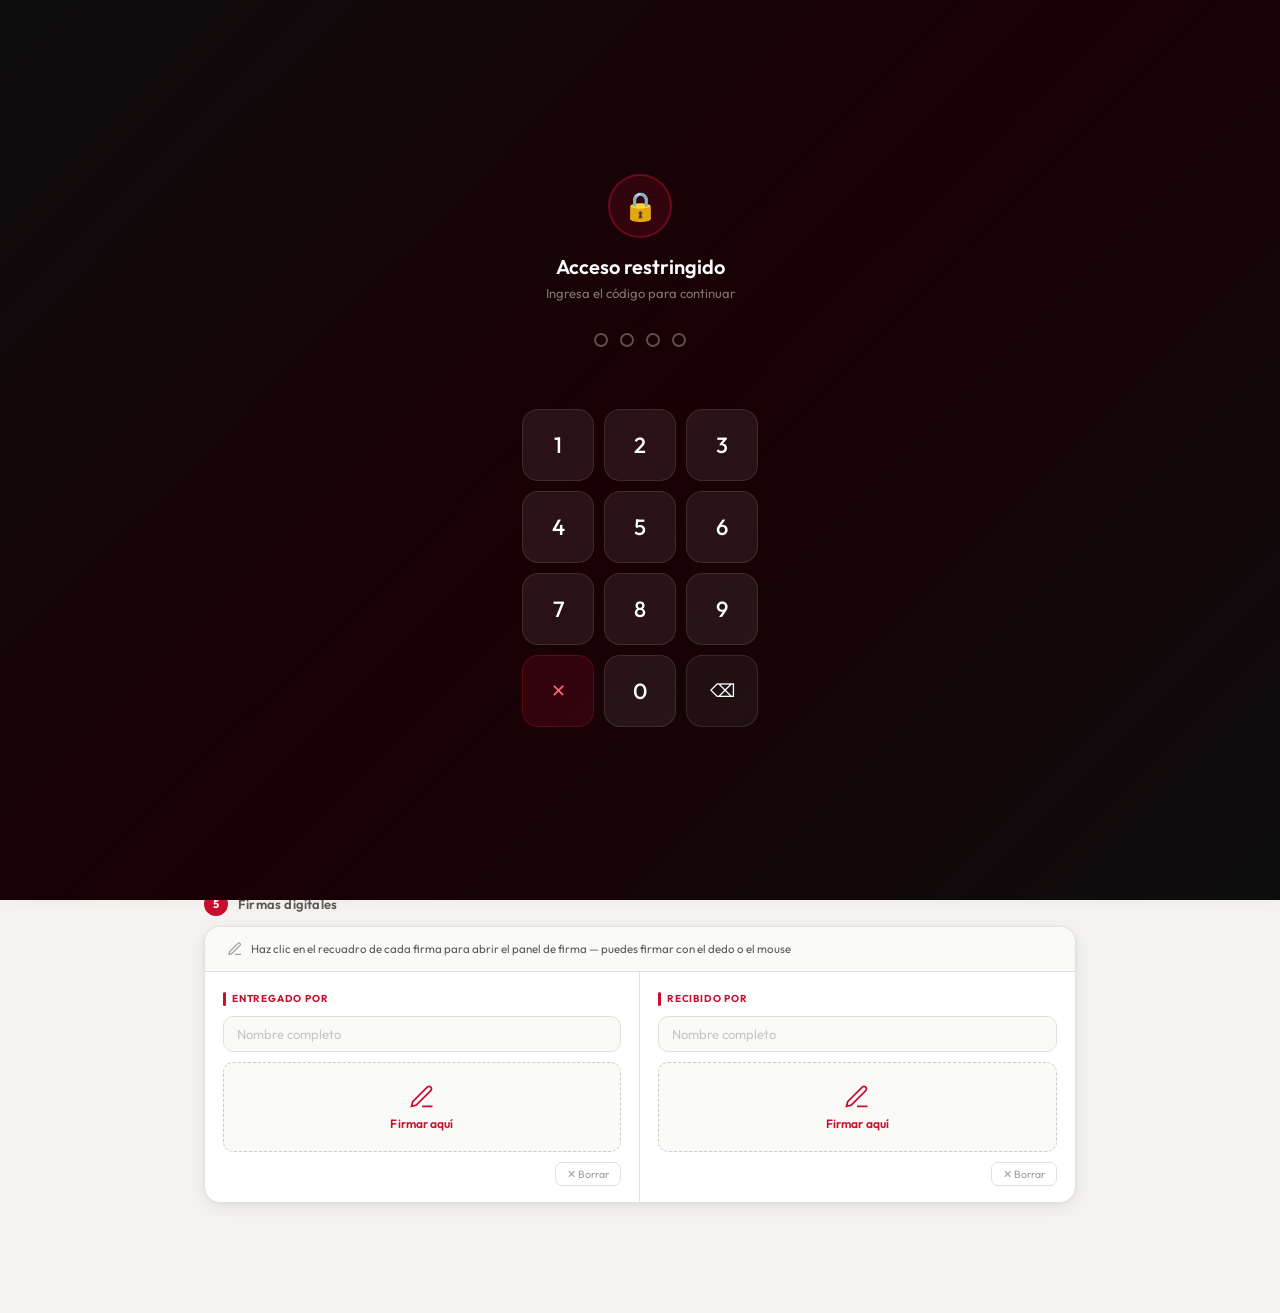
==== commit eb66bc95: "se bloquean vistas" ====
--- a/entregas.html
+++ b/entregas.html
@@ -10,6 +10,142 @@
 
 </head>
 <body>
+
+<!-- ===== LOCK SCREEN ===== -->
+<div id="lockOverlay" style="
+  position:fixed;inset:0;z-index:9999;
+  background:linear-gradient(135deg,#0d0d0d 0%,#1a0005 50%,#0d0d0d 100%);
+  display:flex;flex-direction:column;align-items:center;justify-content:center;
+  font-family:'Outfit',sans-serif;
+">
+  <div style="text-align:center;margin-bottom:32px;">
+    <div style="
+      width:64px;height:64px;border-radius:50%;
+      background:rgba(200,16,46,0.15);border:2px solid rgba(200,16,46,0.4);
+      display:flex;align-items:center;justify-content:center;
+      margin:0 auto 16px;font-size:28px;
+    ">🔒</div>
+    <h2 style="color:#fff;font-size:20px;font-weight:600;margin:0 0 6px;">Acceso restringido</h2>
+    <p style="color:rgba(255,255,255,0.45);font-size:13px;margin:0;">Ingresa el código para continuar</p>
+  </div>
+
+  <!-- PIN dots display -->
+  <div id="pinDots" style="display:flex;gap:12px;margin-bottom:28px;">
+    <div class="pdot"></div>
+    <div class="pdot"></div>
+    <div class="pdot"></div>
+    <div class="pdot"></div>
+  </div>
+
+  <!-- Error msg -->
+  <p id="pinError" style="color:#ff4d4d;font-size:13px;height:18px;margin:0 0 16px;opacity:0;transition:opacity .2s;">
+    Código incorrecto. Intenta de nuevo.
+  </p>
+
+  <!-- Numpad -->
+  <div style="display:grid;grid-template-columns:repeat(3,72px);gap:10px;">
+    <button class="pkey" onclick="pinPress('1')">1</button>
+    <button class="pkey" onclick="pinPress('2')">2</button>
+    <button class="pkey" onclick="pinPress('3')">3</button>
+    <button class="pkey" onclick="pinPress('4')">4</button>
+    <button class="pkey" onclick="pinPress('5')">5</button>
+    <button class="pkey" onclick="pinPress('6')">6</button>
+    <button class="pkey" onclick="pinPress('7')">7</button>
+    <button class="pkey" onclick="pinPress('8')">8</button>
+    <button class="pkey" onclick="pinPress('9')">9</button>
+    <button class="pkey pkey-clear" onclick="pinClear()" style="grid-column:1;">✕</button>
+    <button class="pkey" onclick="pinPress('0')">0</button>
+    <button class="pkey pkey-del" onclick="pinDel()">⌫</button>
+  </div>
+</div>
+
+<style>
+.pdot {
+  width:14px;height:14px;border-radius:50%;
+  border:2px solid rgba(255,255,255,0.3);
+  background:transparent;transition:background .15s;
+}
+.pdot.filled { background:#C8102E;border-color:#C8102E; }
+.pkey {
+  width:72px;height:72px;border-radius:16px;
+  background:rgba(255,255,255,0.07);border:1px solid rgba(255,255,255,0.1);
+  color:#fff;font-size:22px;font-weight:500;cursor:pointer;
+  transition:background .15s,transform .1s;font-family:'Outfit',sans-serif;
+}
+.pkey:hover { background:rgba(255,255,255,0.13); }
+.pkey:active { transform:scale(.93); }
+.pkey-clear { background:rgba(200,16,46,0.15);border-color:rgba(200,16,46,0.3);color:#ff6680;font-size:18px; }
+.pkey-del { background:rgba(255,255,255,0.05);font-size:18px; }
+#lockOverlay.unlock-anim { animation:unlockFade .4s ease forwards; }
+@keyframes unlockFade { to { opacity:0;pointer-events:none; } }
+</style>
+
+<script>
+(function(){
+  const CODE = '2002';
+  let entered = '';
+
+  function updateDots(){
+    document.querySelectorAll('.pdot').forEach((d,i)=>{
+      d.classList.toggle('filled', i < entered.length);
+    });
+  }
+
+  function showError(){
+    const e = document.getElementById('pinError');
+    e.style.opacity='1';
+    setTimeout(()=>{ e.style.opacity='0'; },1800);
+  }
+
+  function shake(){
+    const dots = document.getElementById('pinDots');
+    dots.style.animation='none';
+    void dots.offsetWidth;
+    dots.style.animation='pinShake .35s ease';
+  }
+
+  const style = document.createElement('style');
+  style.textContent='@keyframes pinShake{0%,100%{transform:translateX(0)}20%{transform:translateX(-8px)}40%{transform:translateX(8px)}60%{transform:translateX(-6px)}80%{transform:translateX(6px)}}';
+  document.head.appendChild(style);
+
+  window.pinPress = function(d){
+    if(entered.length >= 4) return;
+    entered += d;
+    updateDots();
+    if(entered.length === 4){
+      if(entered === CODE){
+        const ov = document.getElementById('lockOverlay');
+        ov.classList.add('unlock-anim');
+        setTimeout(()=>{ ov.style.display='none'; }, 400);
+      } else {
+        shake();
+        showError();
+        setTimeout(()=>{ entered=''; updateDots(); }, 600);
+      }
+    }
+  };
+
+  window.pinDel = function(){
+    entered = entered.slice(0,-1);
+    updateDots();
+  };
+
+  window.pinClear = function(){
+    entered='';
+    updateDots();
+    document.getElementById('pinError').style.opacity='0';
+  };
+
+  document.addEventListener('keydown',function(e){
+    if(document.getElementById('lockOverlay').style.display==='none') return;
+    if(e.key>='0'&&e.key<='9') pinPress(e.key);
+    else if(e.key==='Backspace') pinDel();
+    else if(e.key==='Escape') pinClear();
+  });
+})();
+</script>
+<!-- ===== / LOCK SCREEN ===== -->
+
 
 <div class="topbar">
   <div class="brand">
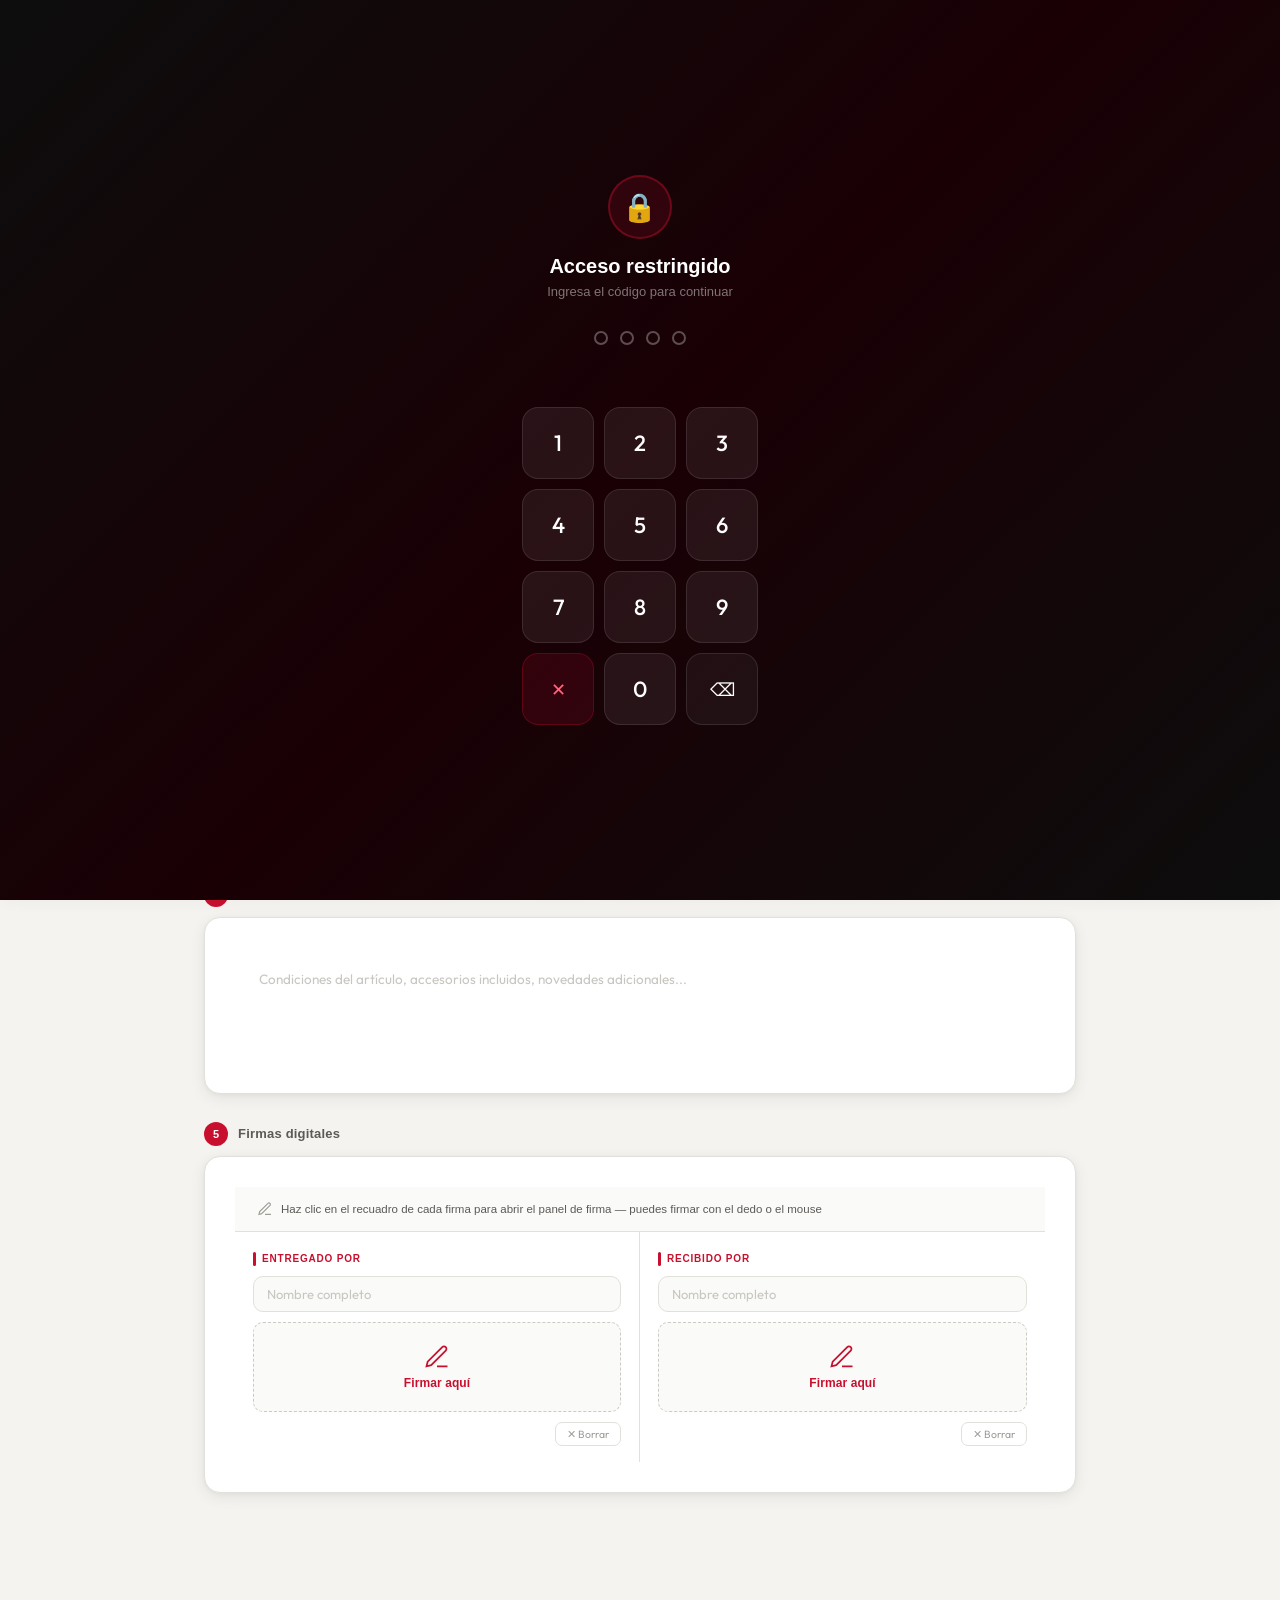
==== commit 95b22f93: "se crea una dashboar" ====
--- a/entregas.html
+++ b/entregas.html
@@ -156,12 +156,9 @@
       <h1>Lastra</h1>
       <p>Gestión de equipos TI</p>
     </div>
-    <a class="mes-btn" href="./mantenimiento_preventivo.html">
-      Mantenimientos 
-    </a>
 
     <a class="mes-btn" href="./index.html">
-      Salida Equipo 
+      Inicio 
     </a>
   </div>
   <div class="header-pill">
--- a/styles.css
+++ b/styles.css
@@ -1,4 +1,143 @@
-
+/* ESTILOS DE INDEX */
+
+*{
+    margin:0;
+    padding:0;
+    box-sizing:border-box;
+    font-family:Arial, Helvetica, sans-serif;
+}
+
+body{
+    background:#f4f6f9;
+    color:#333;
+}
+
+header{
+    background:#807e7f;
+    color:white;
+    padding:20px 50px;
+    display:flex;
+    justify-content:space-between;
+    align-items:center;
+}
+
+.logo{
+    font-size:28px;
+    font-weight:bold;
+    color:hsl(0, 0%, 100%);
+}
+
+nav a{
+    color:white;
+    text-decoration:none;
+    margin-left:20px;
+    transition:.3s;
+}
+
+nav a:hover{
+    color:#38bdf8;
+}
+
+.hero{
+    height:80vh;
+    background:linear-gradient(rgba(15,23,42,.8), rgba(15,23,42,.8)),
+    url('https://images.unsplash.com/photo-1518770660439-4636190af475?auto=format&fit=crop&w=1500&q=80');
+    background-size:cover;
+    background-position:center;
+    display:flex;
+    justify-content:center;
+    align-items:center;
+    text-align:center;
+    color:white;
+    padding:20px;
+}
+
+.hero-content h1{
+    font-size:55px;
+    margin-bottom:15px;
+}
+
+.hero-content p{
+    font-size:20px;
+    margin-bottom:25px;
+}
+
+.btn{
+    display:inline-block;
+    background:#38bdf8;
+    color:white;
+    padding:12px 25px;
+    border-radius:8px;
+    text-decoration:none;
+    font-weight:bold;
+}
+
+.btn:hover{
+    background:#0ea5e9;
+}
+
+.servicios{
+    padding:70px 10%;
+}
+
+.servicios h2{
+    text-align:center;
+    margin-bottom:40px;
+    font-size:35px;
+}
+
+.cards{
+    display:grid;
+    grid-template-columns:repeat(auto-fit,minmax(250px,1fr));
+    gap:25px;
+}
+
+.card{
+    background:white;
+    padding:30px;
+    border-radius:15px;
+    box-shadow:0 5px 15px rgba(0,0,0,.1);
+    transition:.3s;
+}
+
+.card:hover{
+    transform:translateY(-8px);
+}
+
+.card h3{
+    color:#0f172a;
+    margin-bottom:10px;
+}
+
+.card p{
+    color:#666;
+}
+
+footer{
+    background:#0f172a;
+    color:white;
+    text-align:center;
+    padding:20px;
+    margin-top:50px;
+}
+
+@media(max-width:768px){
+
+    header{
+        flex-direction:column;
+        gap:15px;
+    }
+
+    .hero-content h1{
+        font-size:38px;
+    }
+
+    .hero-content p{
+        font-size:18px;
+    }
+}
+
+/* */
 :root {
   --red: #C8102E;
   --red-hover: #a50d24;
